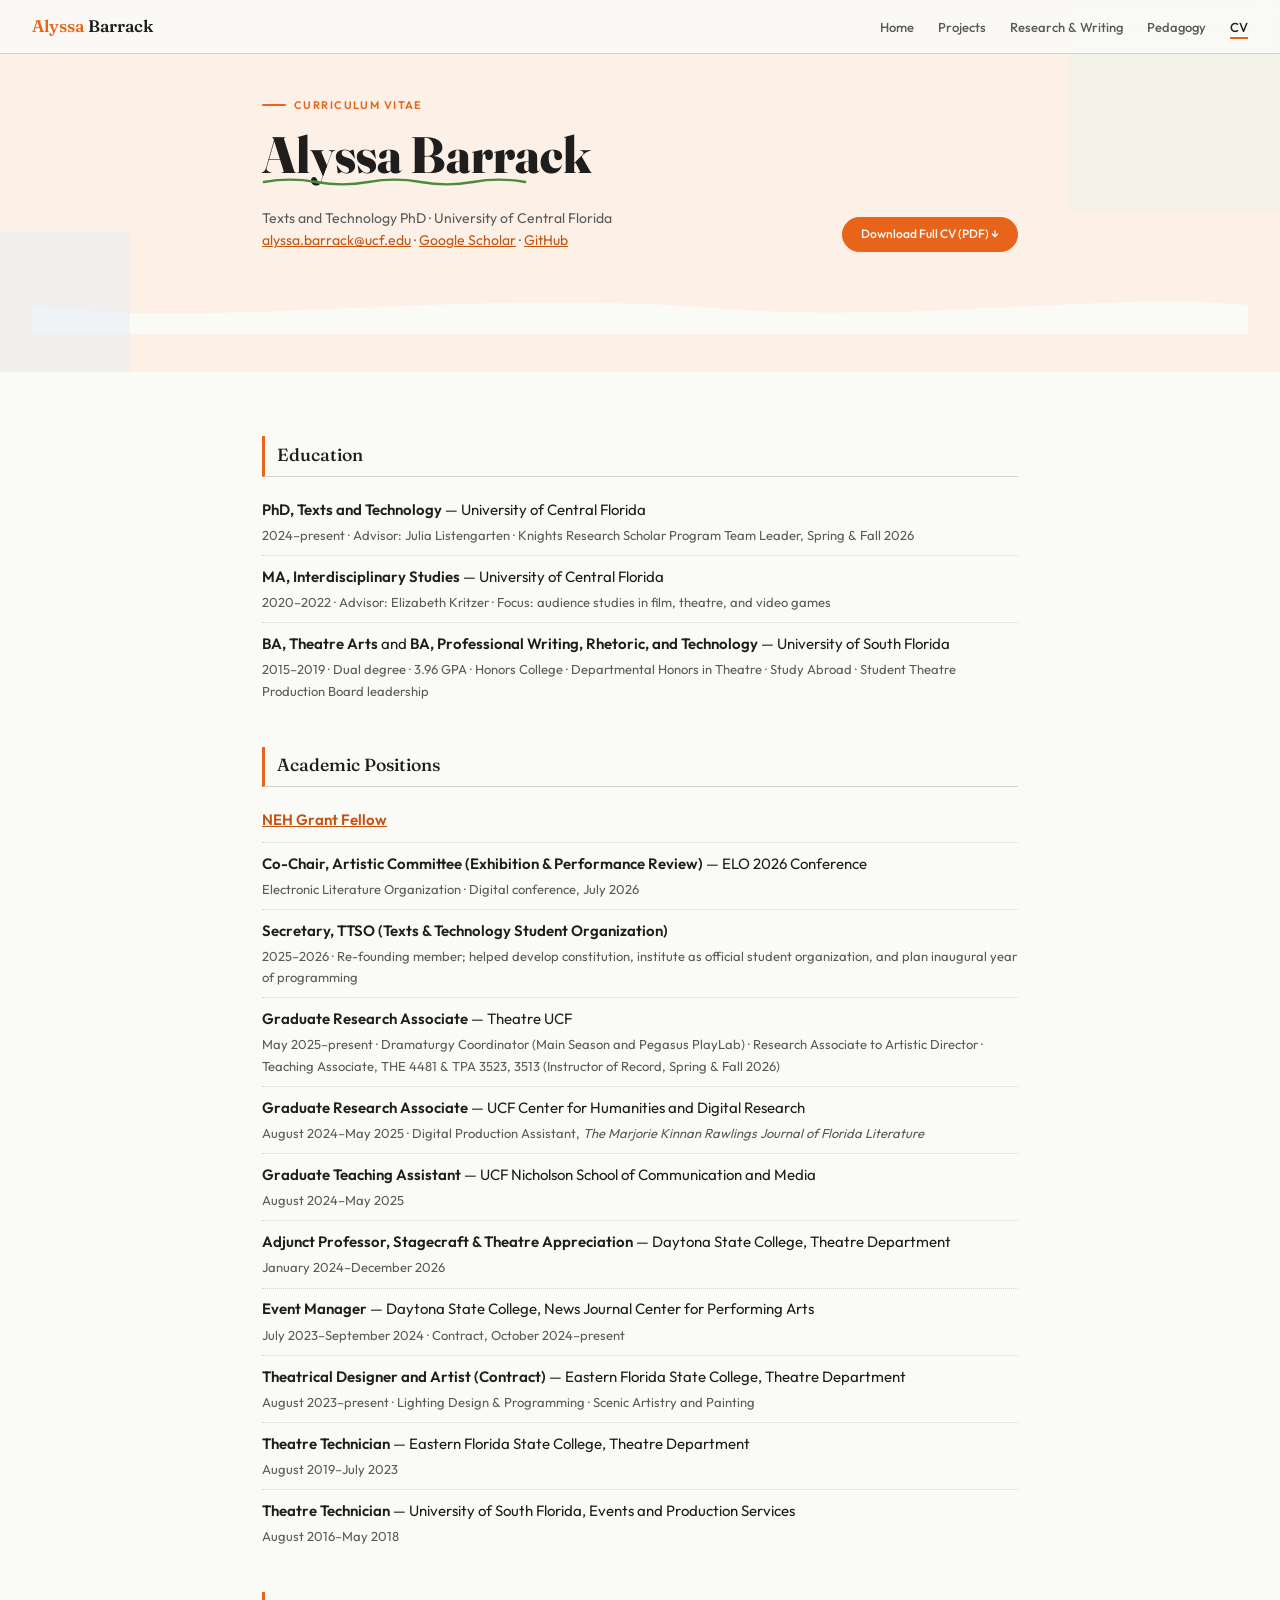
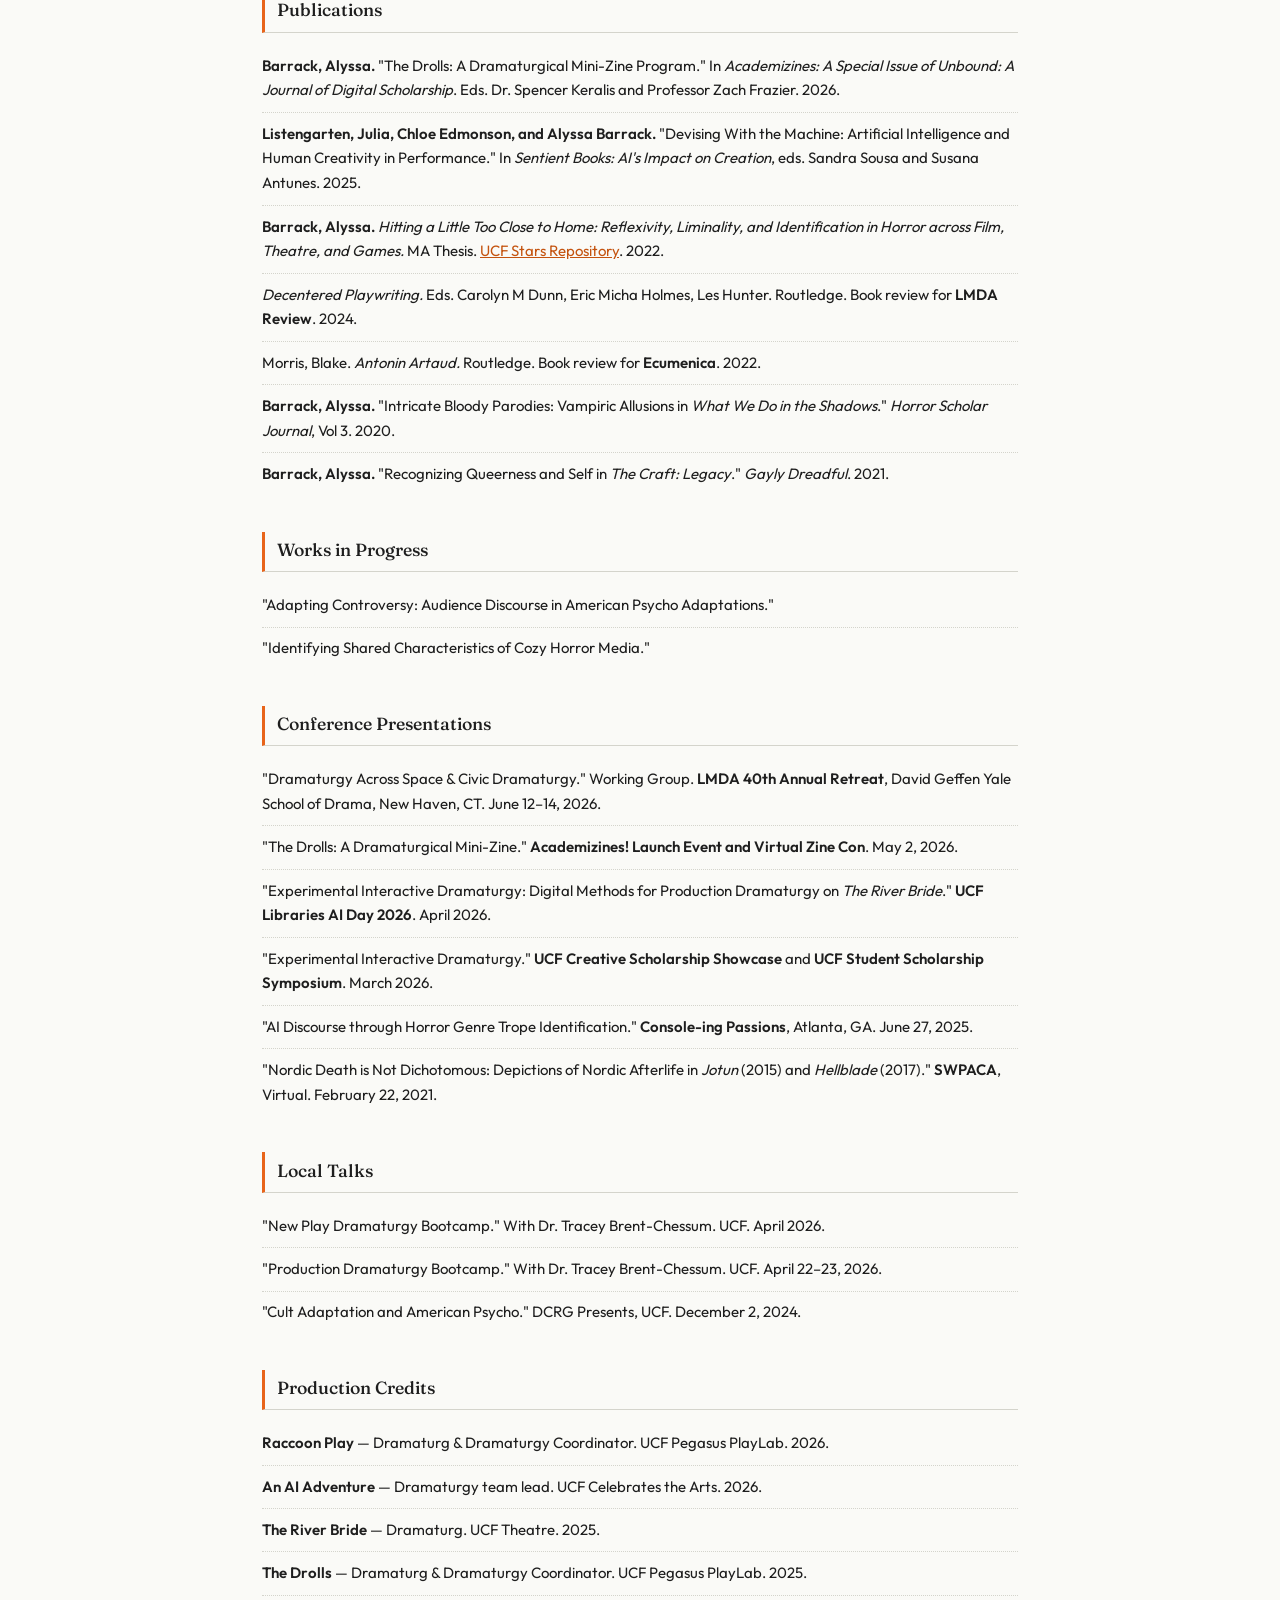
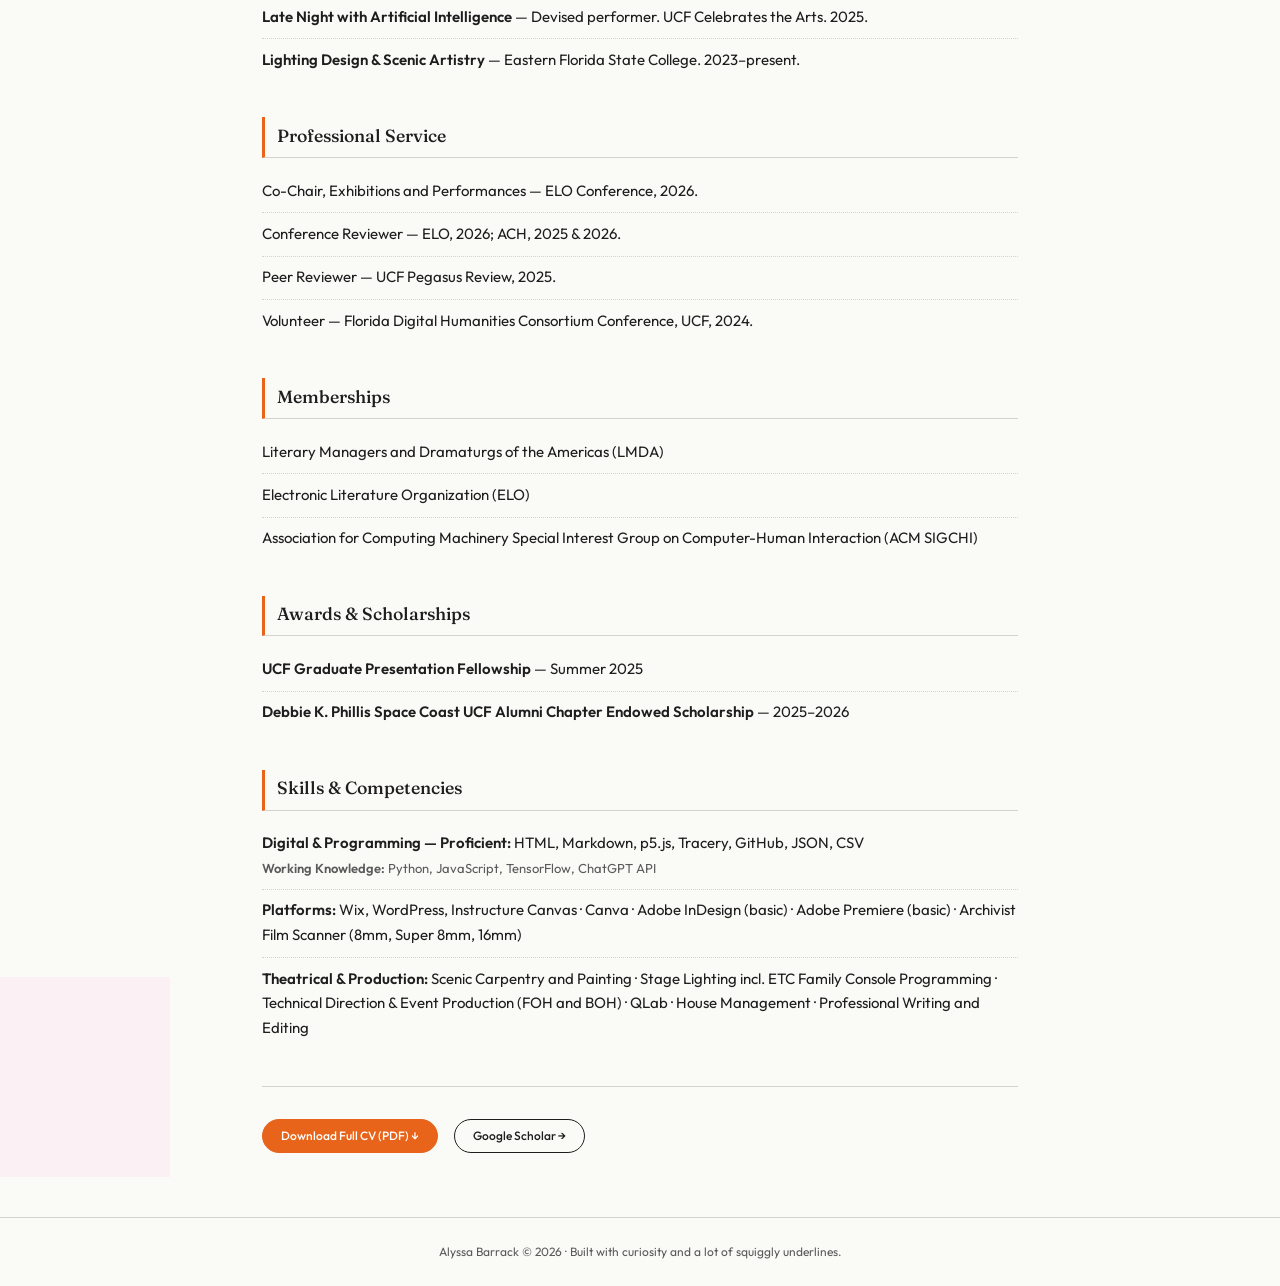
==== cv.html @ 215f36d0 "Add files via upload" ====
<!DOCTYPE html>
<html lang="en">
<head>
  <meta charset="UTF-8">
  <meta name="viewport" content="width=device-width, initial-scale=1.0">
  <title>CV — Alyssa Barrack</title>
  <meta name="description" content="Curriculum Vitae for Alyssa Barrack — dramaturg, scholar, digital practitioner.">
  <link rel="preconnect" href="https://fonts.googleapis.com">
  <link rel="preconnect" href="https://fonts.gstatic.com" crossorigin>
  <link href="https://fonts.googleapis.com/css2?family=Fraunces:ital,opsz,wght@0,9..144,300..900;1,9..144,300..900&family=Outfit:wght@300;400;500;600&display=swap" rel="stylesheet">
  <link rel="stylesheet" href="style.css">
</head>
<body>

<!-- NAV -->
<nav class="site-nav" aria-label="Site navigation">
  <a href="index.html" class="nav-name"><span>Alyssa</span> Barrack</a>
  <button class="nav-hamburger" aria-label="Toggle menu">
    <span></span><span></span><span></span>
  </button>
  <ul class="nav-links">
    <li><a href="index.html">Home</a></li>
    <li><a href="projects.html">Projects</a></li>
    <li><a href="research.html">Research &amp; Writing</a></li>
    <li><a href="pedagogy.html">Pedagogy</a></li>
    <li><a href="cv.html" class="active">CV</a></li>
  </ul>
</nav>

<!-- PAGE HEADER -->
<header class="section-block orange-bg" style="padding-top:6rem;padding-bottom:2.5rem;overflow:hidden;position:relative;">
  <div class="blob" style="width:260px;height:260px;background:var(--green-p);opacity:0.6;top:-50px;right:-50px;" aria-hidden="true"></div>
  <div class="blob blob2" style="width:160px;height:160px;background:var(--blue-p);opacity:0.5;bottom:-20px;left:-30px;" aria-hidden="true"></div>
  <div class="container" style="display:flex;align-items:flex-start;justify-content:space-between;flex-wrap:wrap;gap:1.5rem;">
    <div>
      <p class="eyebrow orange">Curriculum Vitae</p>
      <div style="position:relative;display:inline-block;margin-bottom:0.5rem;">
        <h1 class="section-heading" style="font-size:clamp(2.2rem,5vw,3.2rem);">Alyssa Barrack</h1>
        <svg style="position:absolute;bottom:-5px;left:0;width:280px;height:12px;overflow:visible" viewBox="0 0 300 12" aria-hidden="true">
          <path d="M2 6 Q30 1 58 6 Q86 11 114 6 Q142 1 170 6 Q198 11 226 6 Q254 1 282 6" stroke="#4A8C3F" stroke-width="2.5" stroke-linecap="round" fill="none"/>
        </svg>
      </div>
      <p style="font-size:14px;color:var(--muted);margin-top:1rem;line-height:1.6;">
        Texts and Technology PhD · University of Central Florida<br>
        <a href="mailto:alyssa.barrack@ucf.edu" style="color:var(--link);">alyssa.barrack@ucf.edu</a> ·
        <a href="https://scholar.google.com/citations?view_op=list_works&hl=en&user=i48Z6NoAAAAJ" target="_blank" rel="noopener" style="color:var(--link);">Google Scholar</a> ·
        <a href="https://github.com/alyssalb" target="_blank" rel="noopener" style="color:var(--link);">GitHub</a>
      </p>
    </div>
    <a href="cv_Barrack_2025__2_.pdf" class="pill solid" download style="align-self:flex-end;white-space:nowrap;">
      Download Full CV (PDF) &darr;
    </a>
  </div>
  <svg class="wave" viewBox="0 0 1440 60" fill="none" aria-hidden="true" style="margin-top:2rem;">
    <path d="M0 25 C200 55 500 5 800 28 C1050 48 1280 8 1440 25 L1440 60 L0 60 Z" fill="#FAFAF7"/>
  </svg>
</header>

<!-- CV BODY -->
<section class="section-block white-bg" aria-label="Full CV">
  <div class="blob" style="width:200px;height:200px;background:var(--pink-p);opacity:0.5;bottom:40px;left:-30px;" aria-hidden="true"></div>
  <div class="container">

    <div class="cv-section">
      <h2 class="cv-section-title">Education</h2>
      <div class="cv-item">
        <strong>PhD, Texts and Technology</strong> — University of Central Florida
        <div class="cv-meta">2024–present · Advisor: Julia Listengarten · Knights Research Scholar Program Team Leader, Spring &amp; Fall 2026</div>
      </div>
      <div class="cv-item">
        <strong>MA, Interdisciplinary Studies</strong> — University of Central Florida
        <div class="cv-meta">2020–2022 · Advisor: Elizabeth Kritzer · Focus: audience studies in film, theatre, and video games</div>
      </div>
      <div class="cv-item">
        <strong>BA, Theatre Arts</strong> and <strong>BA, Professional Writing, Rhetoric, and Technology</strong> — University of South Florida
        <div class="cv-meta">2015–2019 · Dual degree · 3.96 GPA · Honors College · Departmental Honors in Theatre · Study Abroad · Student Theatre Production Board leadership</div>
      </div>
    </div>

    <div class="cv-section">
      <h2 class="cv-section-title">Academic Positions</h2>
      <div class="cv-item">
        <strong><a href="https://www.ucf.edu/news/ucf-selected-for-national-endowment-for-the-humanities-project-on-ai-in-education/" target="_blank" rel="noopener">NEH Grant Fellow</a></strong>
      </div>
      <div class="cv-item">
        <strong>Co-Chair, Artistic Committee (Exhibition &amp; Performance Review)</strong> — ELO 2026 Conference
        <div class="cv-meta">Electronic Literature Organization · Digital conference, July 2026</div>
      </div>
      <div class="cv-item">
        <strong>Secretary, TTSO (Texts &amp; Technology Student Organization)</strong>
        <div class="cv-meta">2025–2026 · Re-founding member; helped develop constitution, institute as official student organization, and plan inaugural year of programming</div>
      </div>
      <div class="cv-item">
        <strong>Graduate Research Associate</strong> — Theatre UCF
        <div class="cv-meta">May 2025–present · Dramaturgy Coordinator (Main Season and Pegasus PlayLab) · Research Associate to Artistic Director · Teaching Associate, THE 4481 &amp; TPA 3523, 3513 (Instructor of Record, Spring &amp; Fall 2026)</div>
      </div>
      <div class="cv-item">
        <strong>Graduate Research Associate</strong> — UCF Center for Humanities and Digital Research
        <div class="cv-meta">August 2024–May 2025 · Digital Production Assistant, <em>The Marjorie Kinnan Rawlings Journal of Florida Literature</em></div>
      </div>
      <div class="cv-item">
        <strong>Graduate Teaching Assistant</strong> — UCF Nicholson School of Communication and Media
        <div class="cv-meta">August 2024–May 2025</div>
      </div>
      <div class="cv-item">
        <strong>Adjunct Professor, Stagecraft &amp; Theatre Appreciation</strong> — Daytona State College, Theatre Department
        <div class="cv-meta">January 2024–December 2026</div>
      </div>
      <div class="cv-item">
        <strong>Event Manager</strong> — Daytona State College, News Journal Center for Performing Arts
        <div class="cv-meta">July 2023–September 2024 · Contract, October 2024–present</div>
      </div>
      <div class="cv-item">
        <strong>Theatrical Designer and Artist (Contract)</strong> — Eastern Florida State College, Theatre Department
        <div class="cv-meta">August 2023–present · Lighting Design &amp; Programming · Scenic Artistry and Painting</div>
      </div>
      <div class="cv-item">
        <strong>Theatre Technician</strong> — Eastern Florida State College, Theatre Department
        <div class="cv-meta">August 2019–July 2023</div>
      </div>
      <div class="cv-item">
        <strong>Theatre Technician</strong> — University of South Florida, Events and Production Services
        <div class="cv-meta">August 2016–May 2018</div>
      </div>
    </div>

    <div class="cv-section">
      <h2 class="cv-section-title">Publications</h2>
      <div class="cv-item">
        <strong>Barrack, Alyssa.</strong> "The Drolls: A Dramaturgical Mini-Zine Program." In <em>Academizines: A Special Issue of Unbound: A Journal of Digital Scholarship</em>. Eds. Dr. Spencer Keralis and Professor Zach Frazier. 2026.
      </div>
      <div class="cv-item">
        <strong>Listengarten, Julia, Chloe Edmonson, and Alyssa Barrack.</strong> "Devising With the Machine: Artificial Intelligence and Human Creativity in Performance." In <em>Sentient Books: AI's Impact on Creation</em>, eds. Sandra Sousa and Susana Antunes. 2025.
      </div>
      <div class="cv-item">
        <strong>Barrack, Alyssa.</strong> <em>Hitting a Little Too Close to Home: Reflexivity, Liminality, and Identification in Horror across Film, Theatre, and Games.</em> MA Thesis. <a href="https://stars.library.ucf.edu/etd/7249/" target="_blank" rel="noopener">UCF Stars Repository</a>. 2022.
      </div>
      <div class="cv-item">
        <em>Decentered Playwriting.</em> Eds. Carolyn M Dunn, Eric Micha Holmes, Les Hunter. Routledge. Book review for <strong>LMDA Review</strong>. 2024.
      </div>
      <div class="cv-item">
        Morris, Blake. <em>Antonin Artaud.</em> Routledge. Book review for <strong>Ecumenica</strong>. 2022.
      </div>
      <div class="cv-item">
        <strong>Barrack, Alyssa.</strong> "Intricate Bloody Parodies: Vampiric Allusions in <em>What We Do in the Shadows</em>." <em>Horror Scholar Journal</em>, Vol 3. 2020.
      </div>
      <div class="cv-item">
        <strong>Barrack, Alyssa.</strong> "Recognizing Queerness and Self in <em>The Craft: Legacy</em>." <em>Gayly Dreadful</em>. 2021.
      </div>
    </div>

    <div class="cv-section">
      <h2 class="cv-section-title">Works in Progress</h2>
      <div class="cv-item">"Adapting Controversy: Audience Discourse in American Psycho Adaptations."</div>
      <div class="cv-item">"Identifying Shared Characteristics of Cozy Horror Media."</div>
    </div>

    <div class="cv-section">
      <h2 class="cv-section-title">Conference Presentations</h2>
      <div class="cv-item">"Dramaturgy Across Space &amp; Civic Dramaturgy." Working Group. <strong>LMDA 40th Annual Retreat</strong>, David Geffen Yale School of Drama, New Haven, CT. June 12–14, 2026.</div>
      <div class="cv-item">"The Drolls: A Dramaturgical Mini-Zine." <strong>Academizines! Launch Event and Virtual Zine Con</strong>. May 2, 2026.</div>
      <div class="cv-item">"Experimental Interactive Dramaturgy: Digital Methods for Production Dramaturgy on <em>The River Bride</em>." <strong>UCF Libraries AI Day 2026</strong>. April 2026.</div>
      <div class="cv-item">"Experimental Interactive Dramaturgy." <strong>UCF Creative Scholarship Showcase</strong> and <strong>UCF Student Scholarship Symposium</strong>. March 2026.</div>
      <div class="cv-item">"AI Discourse through Horror Genre Trope Identification." <strong>Console-ing Passions</strong>, Atlanta, GA. June 27, 2025.</div>
      <div class="cv-item">"Nordic Death is Not Dichotomous: Depictions of Nordic Afterlife in <em>Jotun</em> (2015) and <em>Hellblade</em> (2017)." <strong>SWPACA</strong>, Virtual. February 22, 2021.</div>
    </div>

    <div class="cv-section">
      <h2 class="cv-section-title">Local Talks</h2>
      <div class="cv-item">"New Play Dramaturgy Bootcamp." With Dr. Tracey Brent-Chessum. UCF. April 2026.</div>
      <div class="cv-item">"Production Dramaturgy Bootcamp." With Dr. Tracey Brent-Chessum. UCF. April 22–23, 2026.</div>
      <div class="cv-item">"Cult Adaptation and American Psycho." DCRG Presents, UCF. December 2, 2024.</div>
    </div>

    <div class="cv-section">
      <h2 class="cv-section-title">Production Credits</h2>
      <div class="cv-item"><strong>Raccoon Play</strong> — Dramaturg &amp; Dramaturgy Coordinator. UCF Pegasus PlayLab. 2026.</div>
      <div class="cv-item"><strong>An AI Adventure</strong> — Dramaturgy team lead. UCF Celebrates the Arts. 2026.</div>
      <div class="cv-item"><strong>The River Bride</strong> — Dramaturg. UCF Theatre. 2025.</div>
      <div class="cv-item"><strong>The Drolls</strong> — Dramaturg &amp; Dramaturgy Coordinator. UCF Pegasus PlayLab. 2025.</div>
      <div class="cv-item"><strong>Late Night with Artificial Intelligence</strong> — Devised performer. UCF Celebrates the Arts. 2025.</div>
      <div class="cv-item"><strong>Lighting Design &amp; Scenic Artistry</strong> — Eastern Florida State College. 2023–present.</div>
    </div>

    <div class="cv-section">
      <h2 class="cv-section-title">Professional Service</h2>
      <div class="cv-item">Co-Chair, Exhibitions and Performances — ELO Conference, 2026.</div>
      <div class="cv-item">Conference Reviewer — ELO, 2026; ACH, 2025 &amp; 2026.</div>
      <div class="cv-item">Peer Reviewer — UCF Pegasus Review, 2025.</div>
      <div class="cv-item">Volunteer — Florida Digital Humanities Consortium Conference, UCF, 2024.</div>
    </div>

    <div class="cv-section">
      <h2 class="cv-section-title">Memberships</h2>
      <div class="cv-item">Literary Managers and Dramaturgs of the Americas (LMDA)</div>
      <div class="cv-item">Electronic Literature Organization (ELO)</div>
      <div class="cv-item">Association for Computing Machinery Special Interest Group on Computer-Human Interaction (ACM SIGCHI)</div>
    </div>

    <div class="cv-section">
      <h2 class="cv-section-title">Awards &amp; Scholarships</h2>
      <div class="cv-item"><strong>UCF Graduate Presentation Fellowship</strong> — Summer 2025</div>
      <div class="cv-item"><strong>Debbie K. Phillis Space Coast UCF Alumni Chapter Endowed Scholarship</strong> — 2025–2026</div>
    </div>

    <div class="cv-section">
      <h2 class="cv-section-title">Skills &amp; Competencies</h2>
      <div class="cv-item">
        <strong>Digital &amp; Programming — Proficient:</strong> HTML, Markdown, p5.js, Tracery, GitHub, JSON, CSV
        <div class="cv-meta"><strong>Working Knowledge:</strong> Python, JavaScript, TensorFlow, ChatGPT API</div>
      </div>
      <div class="cv-item">
        <strong>Platforms:</strong> Wix, WordPress, Instructure Canvas · Canva · Adobe InDesign (basic) · Adobe Premiere (basic) · Archivist Film Scanner (8mm, Super 8mm, 16mm)
      </div>
      <div class="cv-item">
        <strong>Theatrical &amp; Production:</strong> Scenic Carpentry and Painting · Stage Lighting incl. ETC Family Console Programming · Technical Direction &amp; Event Production (FOH and BOH) · QLab · House Management · Professional Writing and Editing
      </div>
    </div>

    <div style="margin-top:2rem;padding-top:2rem;border-top:1.5px solid var(--border);display:flex;gap:1rem;flex-wrap:wrap;">
      <a href="cv_Barrack_2025__2_.pdf" class="pill solid" download>Download Full CV (PDF) &darr;</a>
      <a href="https://scholar.google.com/citations?view_op=list_works&hl=en&user=i48Z6NoAAAAJ" class="pill g" target="_blank" rel="noopener">Google Scholar &rarr;</a>
    </div>

  </div>
</section>

<footer>
  <p>Alyssa Barrack &copy; 2026 &middot; Built with curiosity and a lot of squiggly underlines.</p>
</footer>

<button id="top-btn" aria-label="Back to top">
  <svg width="18" height="18" viewBox="0 0 18 18" fill="none" aria-hidden="true">
    <path d="M9 14V4M4 9l5-5 5 5" stroke="#fff" stroke-width="2.2" stroke-linecap="round" stroke-linejoin="round"/>
  </svg>
</button>

<script src="shared.js"></script>
</body>
</html>
---- style.css ----
/* ── ALYSSA BARRACK — SHARED STYLESHEET ── */
*, *::before, *::after { box-sizing: border-box; margin: 0; padding: 0; }

:root {
  --orange:     #E8641A;
  --green:      #4A8C3F;
  --orange-p:   #FDF0E6;
  --green-p:    #EBF4EA;
  --pink-p:     #FDE8F0;
  --blue-p:     #E6EEF8;
  --bg:         #FAFAF7;
  --surface:    #FFFFFF;
  --text:       #1E1E1E;
  --muted:      #5A5A5A;
  --border:     #D4D4CC;
  --link:       #C4530F;
  --link-hover: #4A8C3F;
}

html { scroll-behavior: smooth; }
body {
  background: var(--bg);
  font-family: 'Outfit', sans-serif;
  color: var(--text); font-size: 17px;
  line-height: 1.7; overflow-x: hidden;
}

/* ── NAV ── */
nav.site-nav {
  position: fixed; top: 0; left: 0; right: 0; z-index: 100;
  background: rgba(250,250,247,0.93); backdrop-filter: blur(8px);
  border-bottom: 1.5px solid var(--border);
  padding: 0.75rem 2rem;
  display: flex; align-items: center; justify-content: space-between;
}
.nav-name {
  font-family: 'Fraunces', serif;
  font-variation-settings: 'opsz' 9;
  font-weight: 600; font-size: 1.05rem;
  color: var(--text); text-decoration: none;
}
.nav-name span { color: var(--orange); }
.nav-links { display: flex; gap: 1.5rem; list-style: none; }
.nav-links a {
  font-size: 13px; font-weight: 500; color: var(--muted);
  text-decoration: none; transition: color 0.18s;
  padding-bottom: 2px;
}
.nav-links a:hover { color: var(--orange); }
.nav-links a.active {
  color: var(--text);
  border-bottom: 2px solid var(--orange);
}
.nav-hamburger { display: none; background: none; border: none; cursor: pointer; padding: 4px; }

/* ── LAYOUT ── */
.container { max-width: 820px; margin: 0 auto; padding: 0 2rem; position: relative; z-index: 1; }
.page-body { padding-top: 5.5rem; padding-bottom: 4rem; }

/* ── TYPE ── */
.eyebrow {
  font-size: 11px; font-weight: 600; letter-spacing: 0.13em;
  text-transform: uppercase; color: var(--green);
  margin-bottom: 0.75rem;
  display: flex; align-items: center; gap: 8px;
}
.eyebrow::before {
  content: ''; display: inline-block; width: 24px; height: 2px;
  background: var(--green); border-radius: 2px; flex-shrink: 0;
}
.eyebrow.orange { color: var(--orange); }
.eyebrow.orange::before { background: var(--orange); }

.section-heading {
  font-family: 'Fraunces', serif;
  font-variation-settings: 'opsz' 144;
  font-weight: 800; font-size: clamp(1.9rem, 4vw, 2.6rem);
  line-height: 1.1; position: relative; display: inline-block;
}
.squiggle { position: absolute; bottom: -6px; left: 0; overflow: visible; }

.pull {
  font-family: 'Fraunces', serif;
  font-variation-settings: 'opsz' 9;
  font-style: italic; font-weight: 400; font-size: 1.15rem;
  color: var(--orange); padding-left: 1.25rem;
  border-left: 3px solid var(--orange);
  margin-bottom: 1.25rem; display: block; line-height: 1.55;
}
.pull.green { color: var(--green); border-color: var(--green); }

/* ── TAGS ── */
.tag {
  display: inline-block; font-size: 11px; font-weight: 600;
  letter-spacing: 0.05em; text-transform: uppercase;
  padding: 3px 10px; border-radius: 999px;
  background: var(--orange-p); color: var(--orange);
  border: 1px solid rgba(232,100,26,0.25);
}
.tag.green { background: var(--green-p); color: var(--green); border-color: rgba(74,140,63,0.25); }
.tag.pink  { background: var(--pink-p);  color: #b0406a; border-color: rgba(176,64,106,0.2); }
.tag.blue  { background: var(--blue-p);  color: #2d5fa6; border-color: rgba(45,95,166,0.2); }
.tags { display: flex; gap: 0.35rem; flex-wrap: wrap; margin-bottom: 0.6rem; }

/* ── BLOBS ── */
.blob {
  position: absolute; pointer-events: none; z-index: 0;
  animation: blobmorph 9s ease-in-out infinite alternate;
}
.blob2 { animation-duration: 11s; animation-direction: alternate-reverse; }
@keyframes blobmorph {
  0%   { border-radius: 60% 40% 55% 45% / 50% 60% 40% 50%; }
  100% { border-radius: 40% 60% 45% 55% / 60% 40% 55% 45%; }
}

/* ── WAVE ── */
.wave { display: block; width: 100%; margin-bottom: -2px; }

/* ── CARDS ── */
.card-grid { display: grid; gap: 1rem; }
.card-grid.cols-2 { grid-template-columns: 1fr 1fr; }
.card-grid.cols-3 { grid-template-columns: repeat(3, 1fr); }

.card {
  background: var(--surface); border: 1.5px solid var(--border);
  border-radius: 18px 6px 18px 6px; padding: 1.35rem;
  transition: transform 0.22s ease, box-shadow 0.22s ease;
  opacity: 0; transform: translateY(16px);
}
.card:nth-child(even) { border-radius: 6px 18px 6px 18px; }
.card.visible { opacity: 1; transform: translateY(0); transition: opacity 0.4s ease, transform 0.4s ease; }
.card:hover { transform: translateY(-5px); box-shadow: 0 10px 28px rgba(0,0,0,0.08); }
.card-accent { height: 3px; border-radius: 2px; margin: -1.35rem -1.35rem 1rem; border-radius: 16px 4px 0 0; background: var(--orange); }
.card-accent.green { background: var(--green); }
.card-accent.pink  { background: #b0406a; }
.card-accent.blue  { background: #2d5fa6; }
.card h3 {
  font-family: 'Fraunces', serif;
  font-variation-settings: 'opsz' 9;
  font-weight: 500; font-size: 1.05rem;
  margin-bottom: 0.4rem; line-height: 1.3;
}
.card p { font-size: 13.5px; color: var(--muted); line-height: 1.6; }
.card a.card-link {
  display: inline-block; margin-top: 0.65rem;
  font-size: 12.5px; font-weight: 600; color: var(--link); text-decoration: none;
}
.card a.card-link:hover { color: var(--green); }

/* ── SHOWCASE CARD (with image) ── */
.showcase-card {
  background: var(--surface); border: 1.5px solid var(--border);
  border-radius: 18px 6px 18px 6px;
  overflow: hidden; text-decoration: none; color: inherit;
  display: flex; flex-direction: column;
  transition: transform 0.22s ease, box-shadow 0.22s ease;
  opacity: 0; transform: translateY(16px);
}
.showcase-card:nth-child(even) { border-radius: 6px 18px 6px 18px; }
.showcase-card.visible { opacity: 1; transform: translateY(0); transition: opacity 0.4s ease, transform 0.4s ease; }
.showcase-card:hover { transform: translateY(-5px); box-shadow: 0 10px 28px rgba(0,0,0,0.09); }
.showcase-img {
  width: 100%; height: 160px; object-fit: cover;
  display: block; background: var(--green-p);
}
.showcase-img.orange-bg { background: var(--orange-p); }
.showcase-img.pink-bg   { background: var(--pink-p); }
.showcase-body { padding: 1.1rem 1.25rem 1.25rem; flex: 1; display: flex; flex-direction: column; }
.showcase-eyebrow { font-size: 10px; font-weight: 600; letter-spacing: 0.1em; text-transform: uppercase; color: var(--orange); margin-bottom: 0.35rem; }
.showcase-card:nth-child(2) .showcase-eyebrow { color: var(--green); }
.showcase-card:nth-child(3) .showcase-eyebrow { color: #b0406a; }
.showcase-body h3 { font-family: 'Fraunces', serif; font-variation-settings: 'opsz' 9; font-weight: 500; font-size: 1rem; margin-bottom: 0.4rem; line-height: 1.3; }
.showcase-body p { font-size: 13px; color: var(--muted); line-height: 1.55; flex: 1; }
.showcase-body .card-link { display: inline-block; margin-top: 0.75rem; font-size: 12px; font-weight: 600; color: var(--link); }
.showcase-card:hover .card-link { color: var(--green); }

/* ── PILL BUTTON ── */
.pill {
  font-family: 'Outfit', sans-serif; font-size: 12px; font-weight: 500;
  padding: 6px 18px; border-radius: 999px;
  border: 1.5px solid var(--text); color: var(--text);
  background: transparent; cursor: pointer;
  transition: all 0.18s ease; text-decoration: none; display: inline-block;
}
.pill:hover, .pill.active { background: var(--orange); border-color: var(--orange); color: #fff; }
.pill.g:hover { background: var(--green); border-color: var(--green); color: #fff; }
.pill.solid { background: var(--orange); border-color: var(--orange); color: #fff; }
.pill.solid.g { background: var(--green); border-color: var(--green); }

/* ── PUB LIST ── */
.pub-group { margin-bottom: 2.25rem; }
.pub-group-title {
  font-family: 'Fraunces', serif; font-variation-settings: 'opsz' 9;
  font-weight: 500; font-size: 1.05rem;
  padding-bottom: 0.4rem; margin-bottom: 0.75rem;
  border-bottom: 1.5px solid var(--border);
  display: flex; align-items: center; gap: 0.5rem;
}
.pub-item {
  padding: 0.75rem 0; border-bottom: 1px solid var(--border);
  font-size: 15px; line-height: 1.65;
}
.pub-item:last-child { border-bottom: none; }
.pub-item a { color: var(--link); }
.pub-item a:hover { color: var(--link-hover); }
.pub-meta { font-size: 13px; color: var(--muted); margin-top: 0.2rem; }

/* ── CV ENTRIES ── */
.cv-section { margin-bottom: 2.25rem; }
.cv-section-title {
  font-family: 'Fraunces', serif; font-variation-settings: 'opsz' 9;
  font-weight: 500; font-size: 1.1rem;
  padding: 0.2rem 0 0.4rem 0.75rem;
  margin-bottom: 0.75rem;
  border-bottom: 1.5px solid var(--border);
  border-left: 3px solid var(--orange);
}
.cv-item {
  padding: 0.55rem 0; font-size: 15px; line-height: 1.65;
  border-bottom: 1px dotted var(--border);
}
.cv-item:last-child { border-bottom: none; }
.cv-item strong { font-weight: 600; }
.cv-meta { font-size: 13px; color: var(--muted); margin-top: 0.15rem; }
.cv-item a { color: var(--link); }
.cv-item a:hover { color: var(--link-hover); }

/* ── SCROLL-TO-TOP ── */
#top-btn {
  position: fixed; bottom: 1.75rem; right: 1.75rem; z-index: 200;
  width: 44px; height: 44px; border-radius: 50%;
  background: var(--orange); border: none; cursor: pointer;
  display: flex; align-items: center; justify-content: center;
  box-shadow: 0 4px 16px rgba(232,100,26,0.35);
  opacity: 0; pointer-events: none;
  transition: opacity 0.25s ease, background 0.18s ease, transform 0.18s ease;
}
#top-btn:hover { background: var(--green); transform: translateY(-3px); }
#top-btn.visible { opacity: 1; pointer-events: auto; }

/* ── SECTION SPACING ── */
.section-block { padding: 4rem 2rem; position: relative; overflow: hidden; }
.section-block.green-bg { background: var(--green-p); }
.section-block.orange-bg { background: var(--orange-p); }
.section-block.white-bg { background: var(--bg); }

/* ── COURSES ── */
.courses-grid { display: grid; grid-template-columns: 1fr 1fr; gap: 0.75rem; margin-top: 1.5rem; }
.course-card {
  background: var(--surface); border: 1.5px solid var(--border);
  border-radius: 10px 3px 10px 3px; padding: 1rem 1.25rem;
}
.course-card h4 { font-family: 'Fraunces', serif; font-variation-settings: 'opsz' 9; font-weight: 500; font-size: 0.95rem; margin-bottom: 0.2rem; }
.course-card p { font-size: 13px; color: var(--muted); }

/* ── CAROUSEL ── */
.carousel-wrap { position: relative; }
.carousel {
  display: flex; gap: 1rem; overflow-x: auto;
  scroll-snap-type: x mandatory; -webkit-overflow-scrolling: touch;
  scrollbar-width: none; padding-bottom: 0.5rem;
}
.carousel::-webkit-scrollbar { display: none; }
.carousel-slide {
  flex: 0 0 280px; scroll-snap-align: start;
  background: var(--surface); border: 1.5px solid var(--border);
  border-radius: 14px 4px 14px 4px; overflow: hidden;
}
.carousel-slide:nth-child(even) { border-radius: 4px 14px 4px 14px; }
.carousel-img {
  width: 100%; height: 200px; object-fit: cover;
  display: block; background: var(--green-p);
}
.carousel-caption { padding: 0.85rem 1rem; }
.carousel-caption strong { font-family: 'Fraunces', serif; font-variation-settings: 'opsz' 9; font-weight: 500; font-size: 0.95rem; display: block; margin-bottom: 0.2rem; }
.carousel-caption span { font-size: 12.5px; color: var(--muted); }
.carousel-nav { display: flex; gap: 0.5rem; margin-top: 1rem; justify-content: center; }
.carousel-btn {
  width: 36px; height: 36px; border-radius: 50%;
  border: 1.5px solid var(--border); background: var(--surface);
  cursor: pointer; display: flex; align-items: center; justify-content: center;
  transition: all 0.18s; color: var(--text);
}
.carousel-btn:hover { background: var(--orange); border-color: var(--orange); color: #fff; }

/* ── CONTACT INFO ── */
.contact-block { display: flex; flex-direction: column; gap: 0.6rem; }
.contact-row {
  display: flex; align-items: center; gap: 0.75rem;
  font-size: 15px;
}
.contact-row .c-label { font-size: 11px; font-weight: 600; letter-spacing: 0.1em; text-transform: uppercase; color: var(--muted); min-width: 80px; }
.contact-row a { color: var(--link); text-decoration: none; }
.contact-row a:hover { color: var(--link-hover); }

/* ── FOOTER ── */
footer {
  text-align: center; font-size: 12px; color: var(--muted);
  padding: 1.5rem 2rem; border-top: 1px solid var(--border);
}

/* ── RESPONSIVE ── */
@media (max-width: 640px) {
  .card-grid.cols-2,
  .card-grid.cols-3,
  .courses-grid { grid-template-columns: 1fr; }
  .nav-links { display: none; }
  .nav-links.open { display: flex; flex-direction: column; position: absolute; top: 100%; left: 0; right: 0; background: var(--bg); border-bottom: 1.5px solid var(--border); padding: 1rem 2rem; gap: 1rem; }
  .nav-hamburger { display: flex; flex-direction: column; gap: 4px; }
  .nav-hamburger span { display: block; width: 22px; height: 2px; background: var(--text); border-radius: 2px; }
  .section-heading { font-size: 2rem; }
}
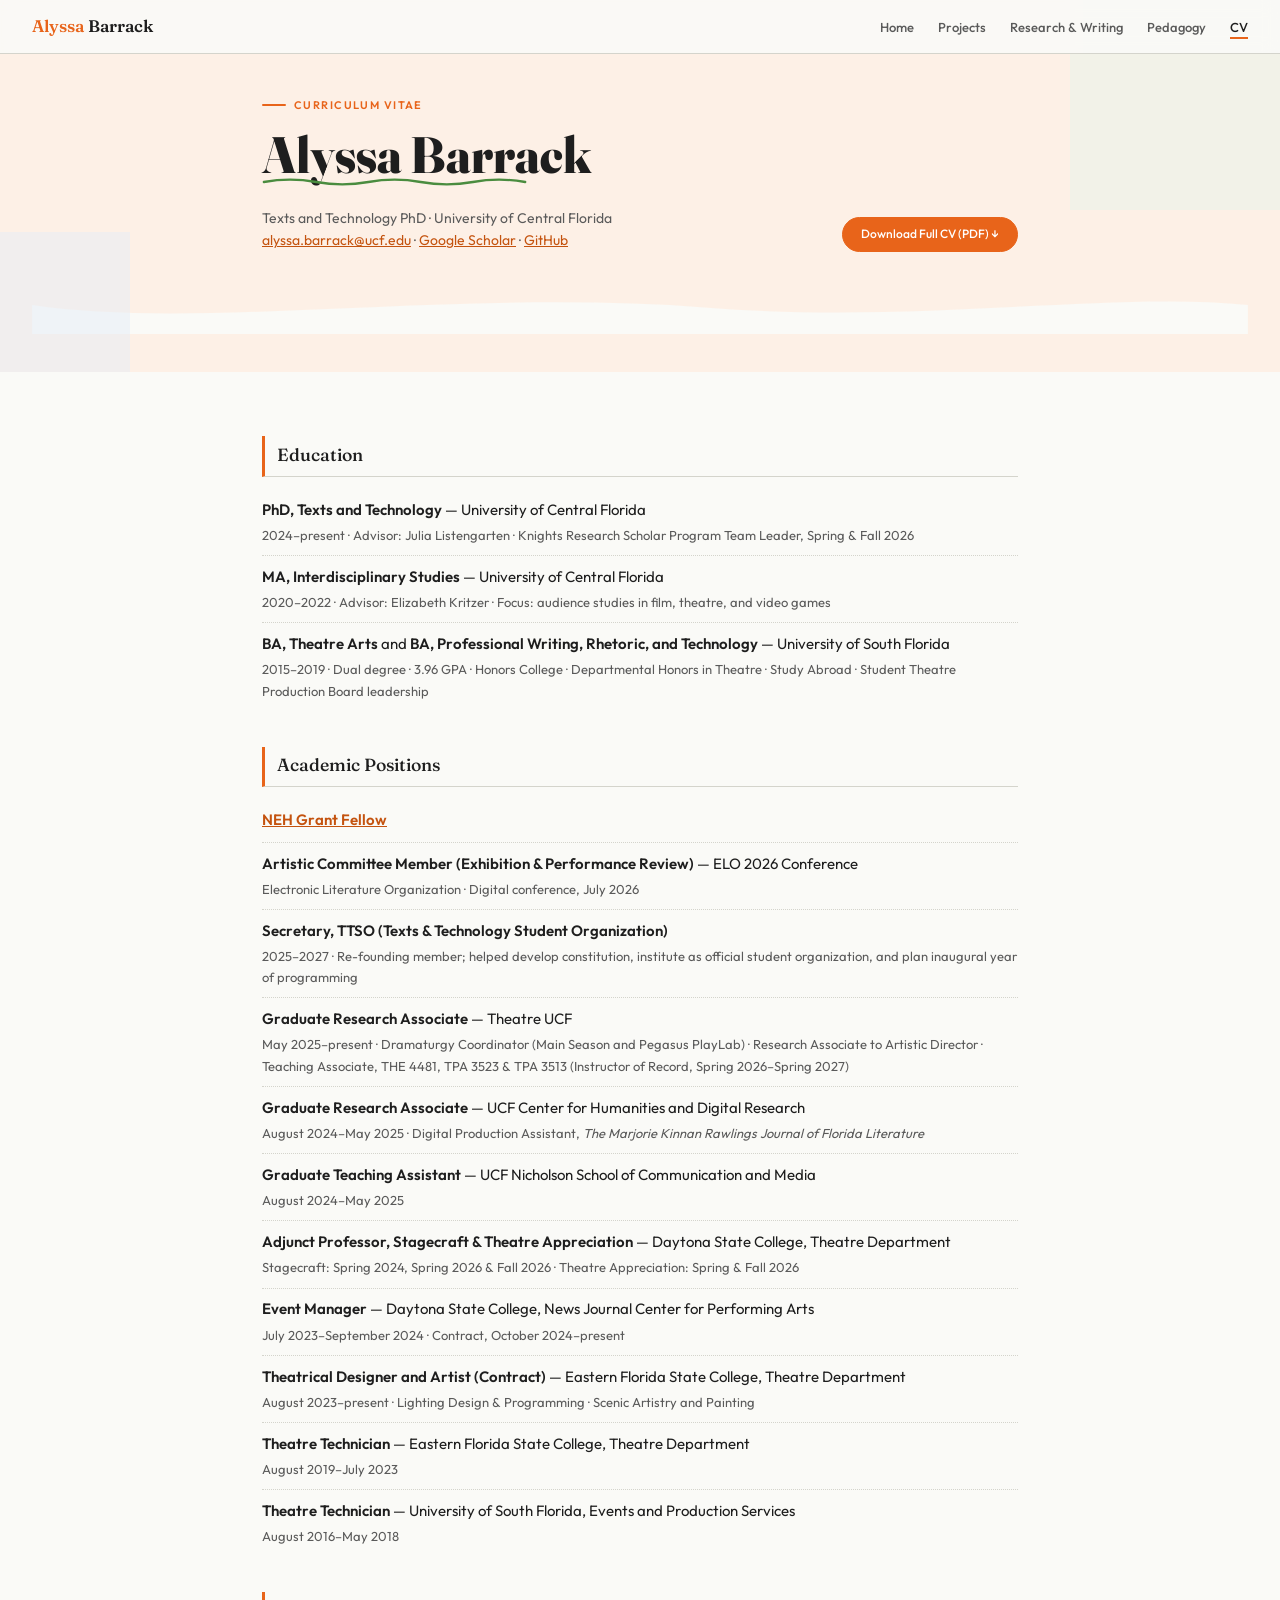
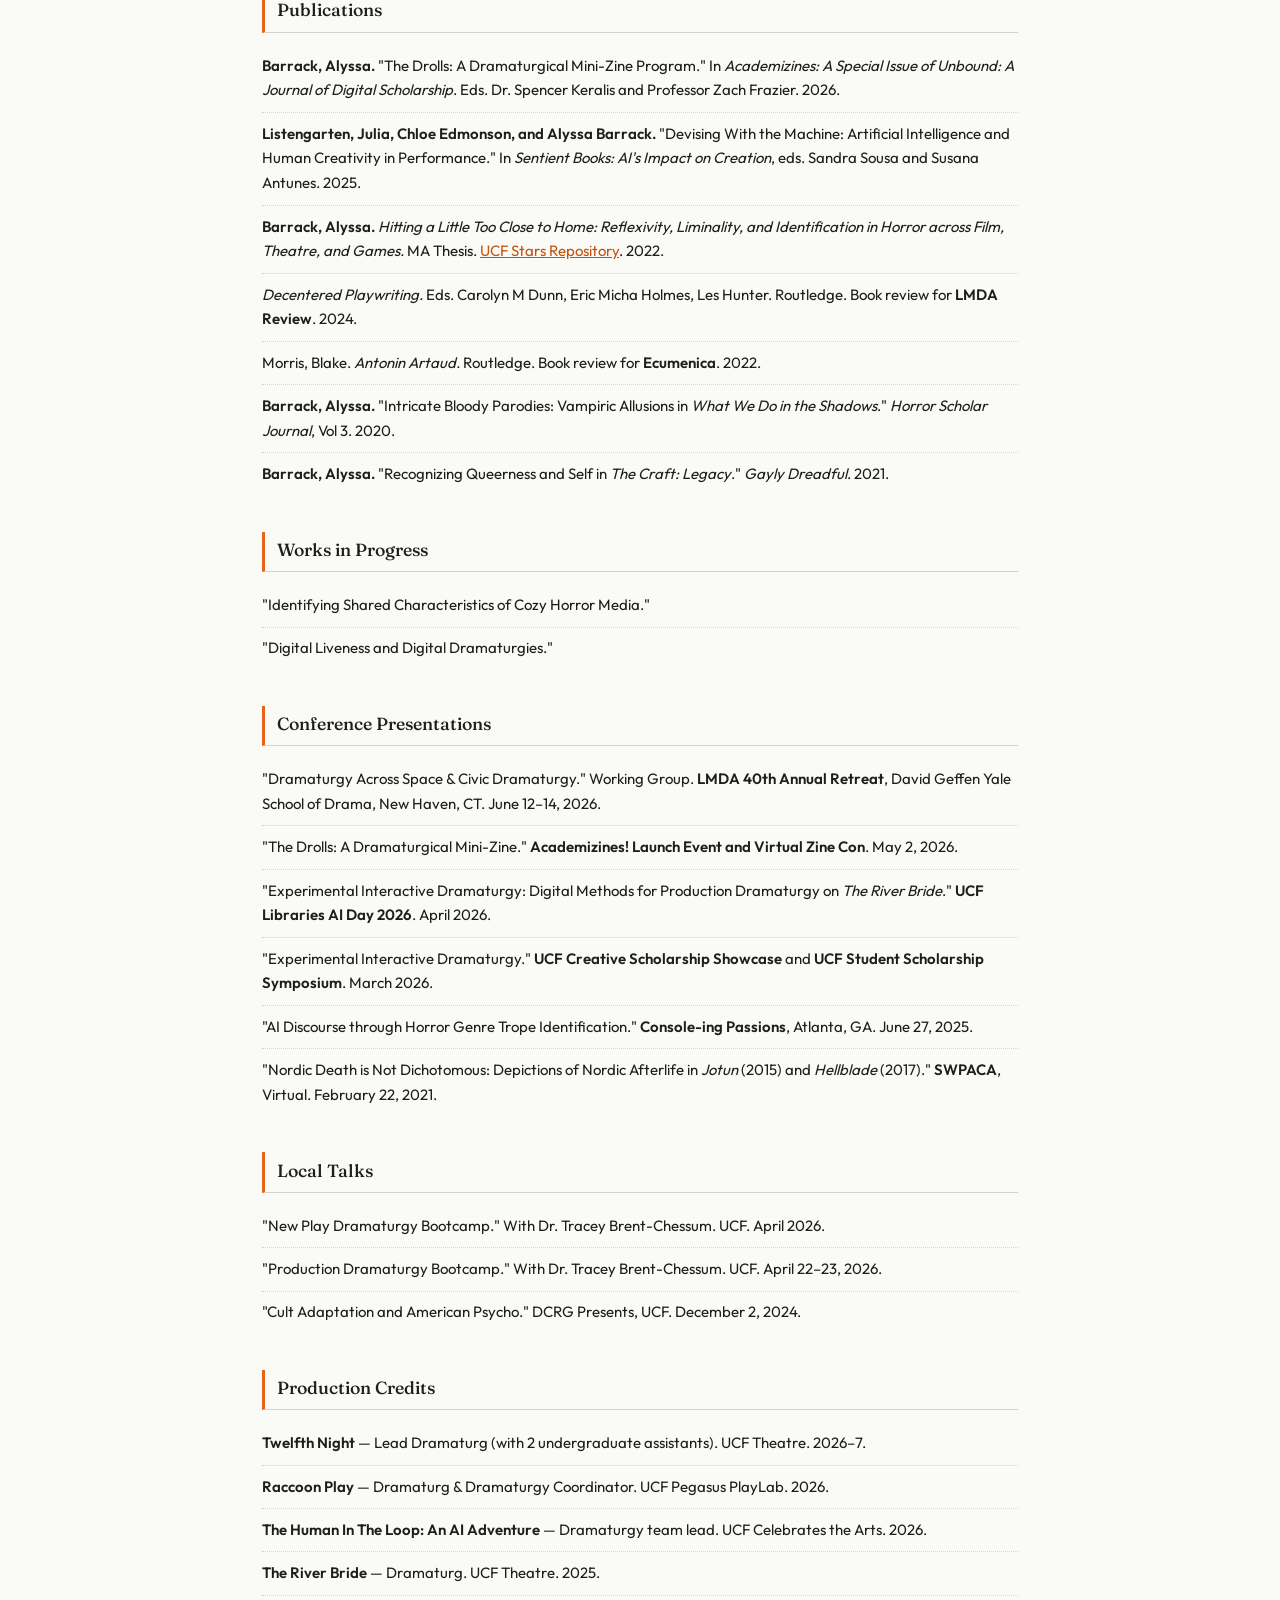
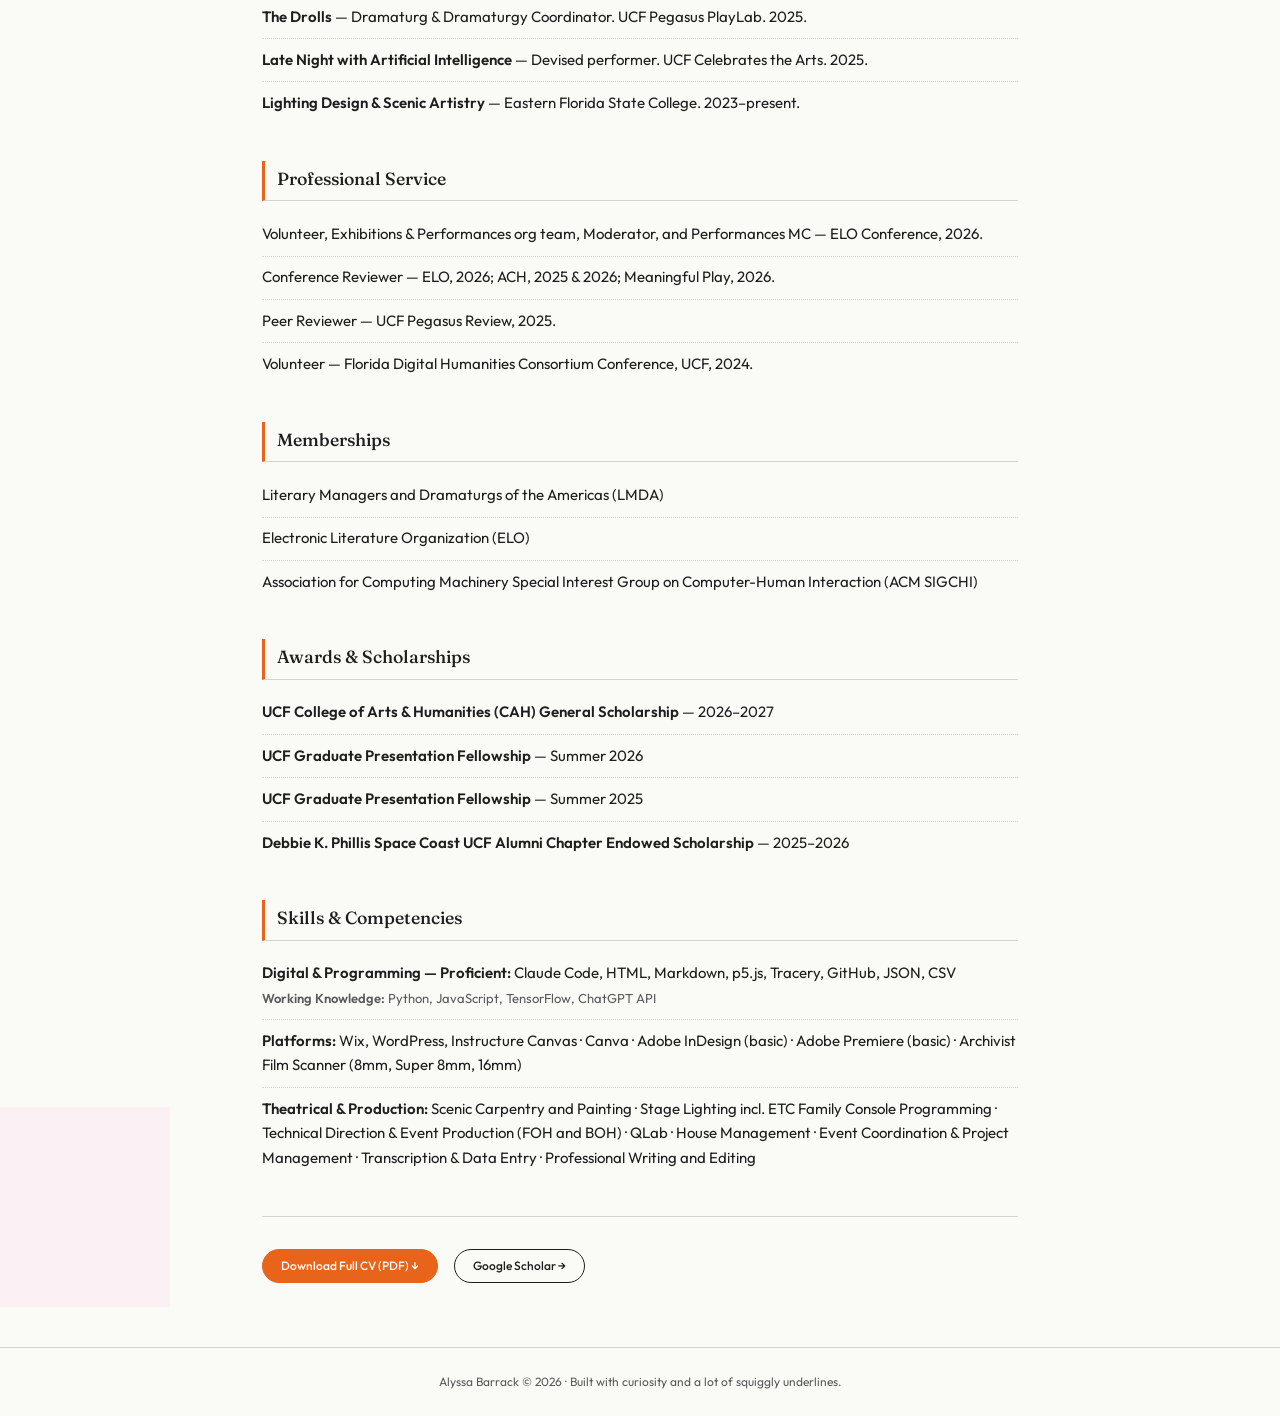
==== commit ec980eae: "Revise site copy and update CV - Home: new tagline/eyebrow/meta identity; rewrite bio and showcase b" ====
--- a/cv.html
+++ b/cv.html
@@ -47,7 +47,7 @@
         <a href="https://github.com/alyssalb" target="_blank" rel="noopener" style="color:var(--link);">GitHub</a>
       </p>
     </div>
-    <a href="cv_Barrack_2025__2_.pdf" class="pill solid" download style="align-self:flex-end;white-space:nowrap;">
+    <a href="cv_Barrack_2025.pdf" class="pill solid" download style="align-self:flex-end;white-space:nowrap;">
       Download Full CV (PDF) &darr;
     </a>
   </div>
@@ -83,16 +83,16 @@
         <strong><a href="https://www.ucf.edu/news/ucf-selected-for-national-endowment-for-the-humanities-project-on-ai-in-education/" target="_blank" rel="noopener">NEH Grant Fellow</a></strong>
       </div>
       <div class="cv-item">
-        <strong>Co-Chair, Artistic Committee (Exhibition &amp; Performance Review)</strong> — ELO 2026 Conference
+        <strong>Artistic Committee Member (Exhibition &amp; Performance Review)</strong> — ELO 2026 Conference
         <div class="cv-meta">Electronic Literature Organization · Digital conference, July 2026</div>
       </div>
       <div class="cv-item">
         <strong>Secretary, TTSO (Texts &amp; Technology Student Organization)</strong>
-        <div class="cv-meta">2025–2026 · Re-founding member; helped develop constitution, institute as official student organization, and plan inaugural year of programming</div>
+        <div class="cv-meta">2025–2027 · Re-founding member; helped develop constitution, institute as official student organization, and plan inaugural year of programming</div>
       </div>
       <div class="cv-item">
         <strong>Graduate Research Associate</strong> — Theatre UCF
-        <div class="cv-meta">May 2025–present · Dramaturgy Coordinator (Main Season and Pegasus PlayLab) · Research Associate to Artistic Director · Teaching Associate, THE 4481 &amp; TPA 3523, 3513 (Instructor of Record, Spring &amp; Fall 2026)</div>
+        <div class="cv-meta">May 2025–present · Dramaturgy Coordinator (Main Season and Pegasus PlayLab) · Research Associate to Artistic Director · Teaching Associate, THE 4481, TPA 3523 &amp; TPA 3513 (Instructor of Record, Spring 2026–Spring 2027)</div>
       </div>
       <div class="cv-item">
         <strong>Graduate Research Associate</strong> — UCF Center for Humanities and Digital Research
@@ -104,7 +104,7 @@
       </div>
       <div class="cv-item">
         <strong>Adjunct Professor, Stagecraft &amp; Theatre Appreciation</strong> — Daytona State College, Theatre Department
-        <div class="cv-meta">January 2024–December 2026</div>
+        <div class="cv-meta">Stagecraft: Spring 2024, Spring 2026 &amp; Fall 2026 · Theatre Appreciation: Spring &amp; Fall 2026</div>
       </div>
       <div class="cv-item">
         <strong>Event Manager</strong> — Daytona State College, News Journal Center for Performing Arts
@@ -151,8 +151,8 @@
 
     <div class="cv-section">
       <h2 class="cv-section-title">Works in Progress</h2>
-      <div class="cv-item">"Adapting Controversy: Audience Discourse in American Psycho Adaptations."</div>
       <div class="cv-item">"Identifying Shared Characteristics of Cozy Horror Media."</div>
+      <div class="cv-item">"Digital Liveness and Digital Dramaturgies."</div>
     </div>
 
     <div class="cv-section">
@@ -174,8 +174,9 @@
 
     <div class="cv-section">
       <h2 class="cv-section-title">Production Credits</h2>
+      <div class="cv-item"><strong>Twelfth Night</strong> — Lead Dramaturg (with 2 undergraduate assistants). UCF Theatre. 2026–7.</div>
       <div class="cv-item"><strong>Raccoon Play</strong> — Dramaturg &amp; Dramaturgy Coordinator. UCF Pegasus PlayLab. 2026.</div>
-      <div class="cv-item"><strong>An AI Adventure</strong> — Dramaturgy team lead. UCF Celebrates the Arts. 2026.</div>
+      <div class="cv-item"><strong>The Human In The Loop: An AI Adventure</strong> — Dramaturgy team lead. UCF Celebrates the Arts. 2026.</div>
       <div class="cv-item"><strong>The River Bride</strong> — Dramaturg. UCF Theatre. 2025.</div>
       <div class="cv-item"><strong>The Drolls</strong> — Dramaturg &amp; Dramaturgy Coordinator. UCF Pegasus PlayLab. 2025.</div>
       <div class="cv-item"><strong>Late Night with Artificial Intelligence</strong> — Devised performer. UCF Celebrates the Arts. 2025.</div>
@@ -184,8 +185,8 @@
 
     <div class="cv-section">
       <h2 class="cv-section-title">Professional Service</h2>
-      <div class="cv-item">Co-Chair, Exhibitions and Performances — ELO Conference, 2026.</div>
-      <div class="cv-item">Conference Reviewer — ELO, 2026; ACH, 2025 &amp; 2026.</div>
+      <div class="cv-item">Volunteer, Exhibitions &amp; Performances org team, Moderator, and Performances MC — ELO Conference, 2026.</div>
+      <div class="cv-item">Conference Reviewer — ELO, 2026; ACH, 2025 &amp; 2026; Meaningful Play, 2026.</div>
       <div class="cv-item">Peer Reviewer — UCF Pegasus Review, 2025.</div>
       <div class="cv-item">Volunteer — Florida Digital Humanities Consortium Conference, UCF, 2024.</div>
     </div>
@@ -199,6 +200,8 @@
 
     <div class="cv-section">
       <h2 class="cv-section-title">Awards &amp; Scholarships</h2>
+      <div class="cv-item"><strong>UCF College of Arts &amp; Humanities (CAH) General Scholarship</strong> — 2026–2027</div>
+      <div class="cv-item"><strong>UCF Graduate Presentation Fellowship</strong> — Summer 2026</div>
       <div class="cv-item"><strong>UCF Graduate Presentation Fellowship</strong> — Summer 2025</div>
       <div class="cv-item"><strong>Debbie K. Phillis Space Coast UCF Alumni Chapter Endowed Scholarship</strong> — 2025–2026</div>
     </div>
@@ -206,19 +209,19 @@
     <div class="cv-section">
       <h2 class="cv-section-title">Skills &amp; Competencies</h2>
       <div class="cv-item">
-        <strong>Digital &amp; Programming — Proficient:</strong> HTML, Markdown, p5.js, Tracery, GitHub, JSON, CSV
+        <strong>Digital &amp; Programming — Proficient:</strong> Claude Code, HTML, Markdown, p5.js, Tracery, GitHub, JSON, CSV
         <div class="cv-meta"><strong>Working Knowledge:</strong> Python, JavaScript, TensorFlow, ChatGPT API</div>
       </div>
       <div class="cv-item">
         <strong>Platforms:</strong> Wix, WordPress, Instructure Canvas · Canva · Adobe InDesign (basic) · Adobe Premiere (basic) · Archivist Film Scanner (8mm, Super 8mm, 16mm)
       </div>
       <div class="cv-item">
-        <strong>Theatrical &amp; Production:</strong> Scenic Carpentry and Painting · Stage Lighting incl. ETC Family Console Programming · Technical Direction &amp; Event Production (FOH and BOH) · QLab · House Management · Professional Writing and Editing
+        <strong>Theatrical &amp; Production:</strong> Scenic Carpentry and Painting · Stage Lighting incl. ETC Family Console Programming · Technical Direction &amp; Event Production (FOH and BOH) · QLab · House Management · Event Coordination &amp; Project Management · Transcription &amp; Data Entry · Professional Writing and Editing
       </div>
     </div>
 
     <div style="margin-top:2rem;padding-top:2rem;border-top:1.5px solid var(--border);display:flex;gap:1rem;flex-wrap:wrap;">
-      <a href="cv_Barrack_2025__2_.pdf" class="pill solid" download>Download Full CV (PDF) &darr;</a>
+      <a href="cv_Barrack_2025.pdf" class="pill solid" download>Download Full CV (PDF) &darr;</a>
       <a href="https://scholar.google.com/citations?view_op=list_works&hl=en&user=i48Z6NoAAAAJ" class="pill g" target="_blank" rel="noopener">Google Scholar &rarr;</a>
     </div>
 
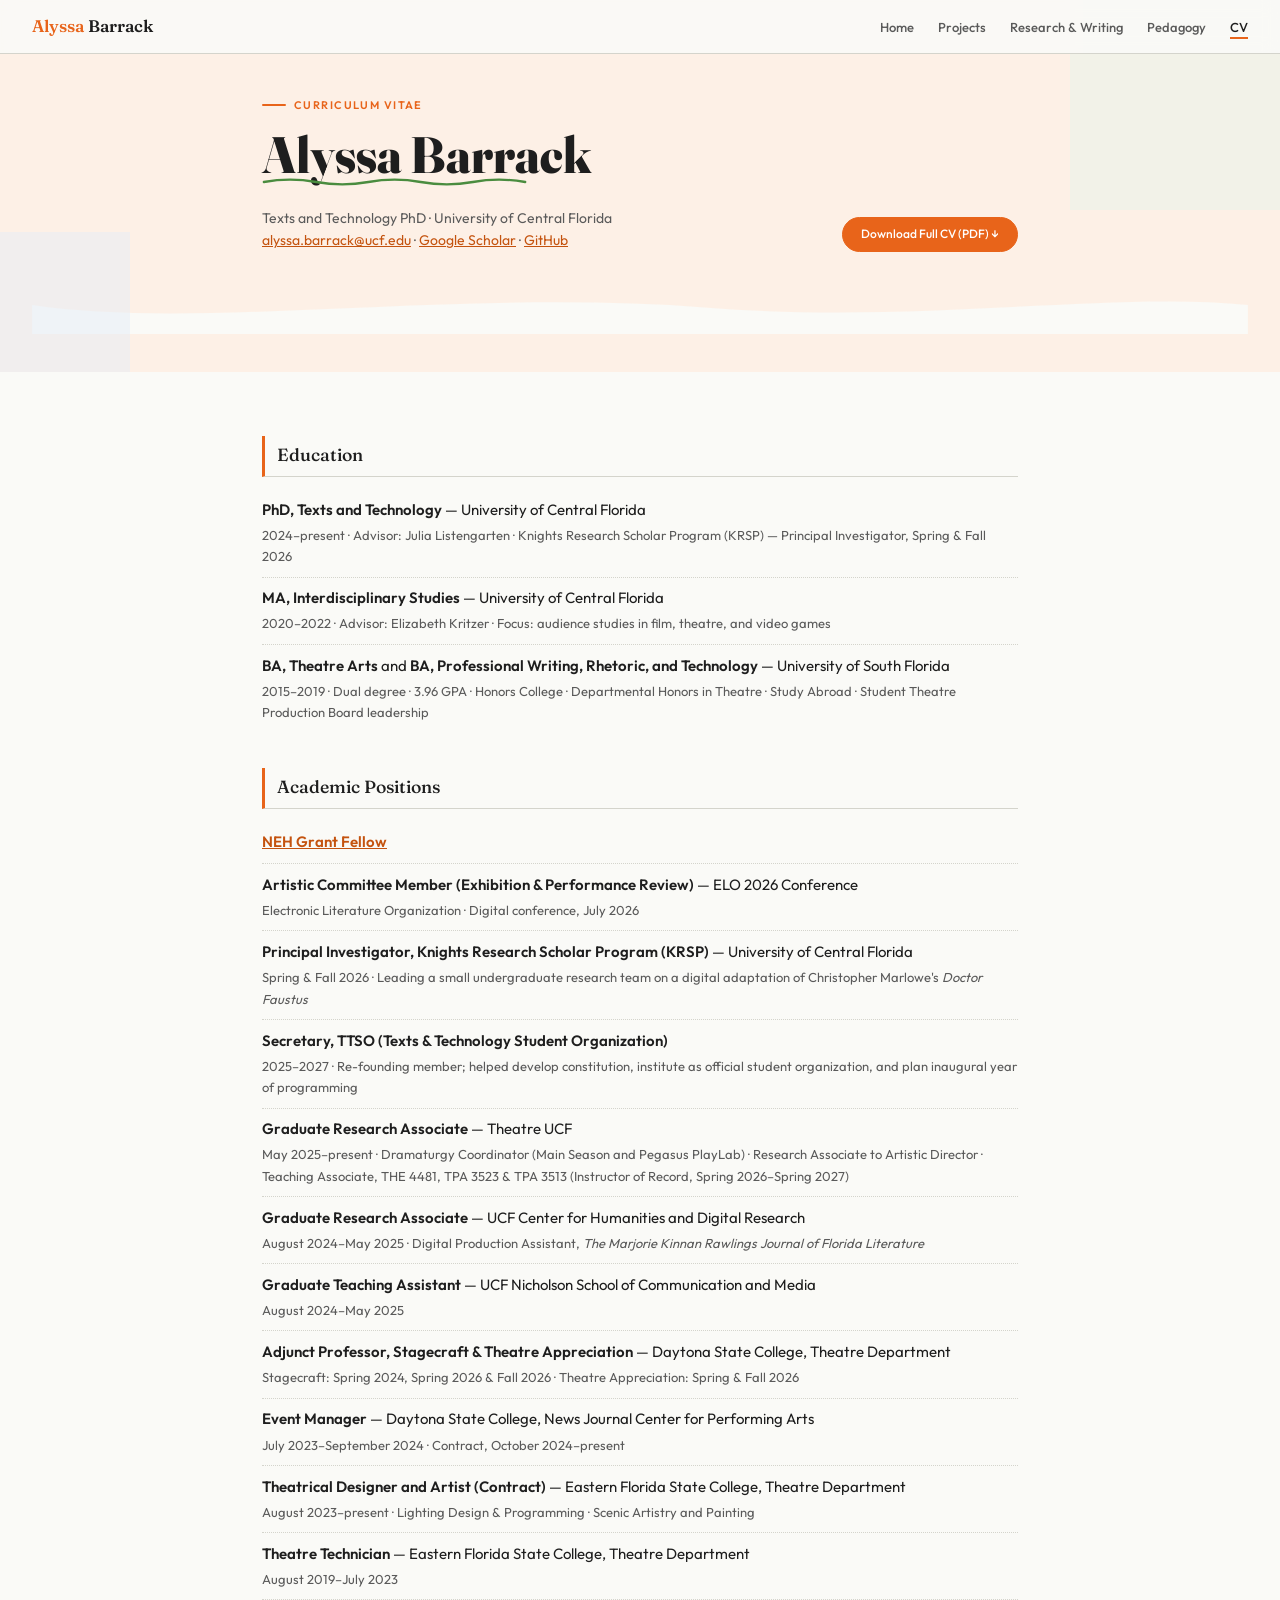
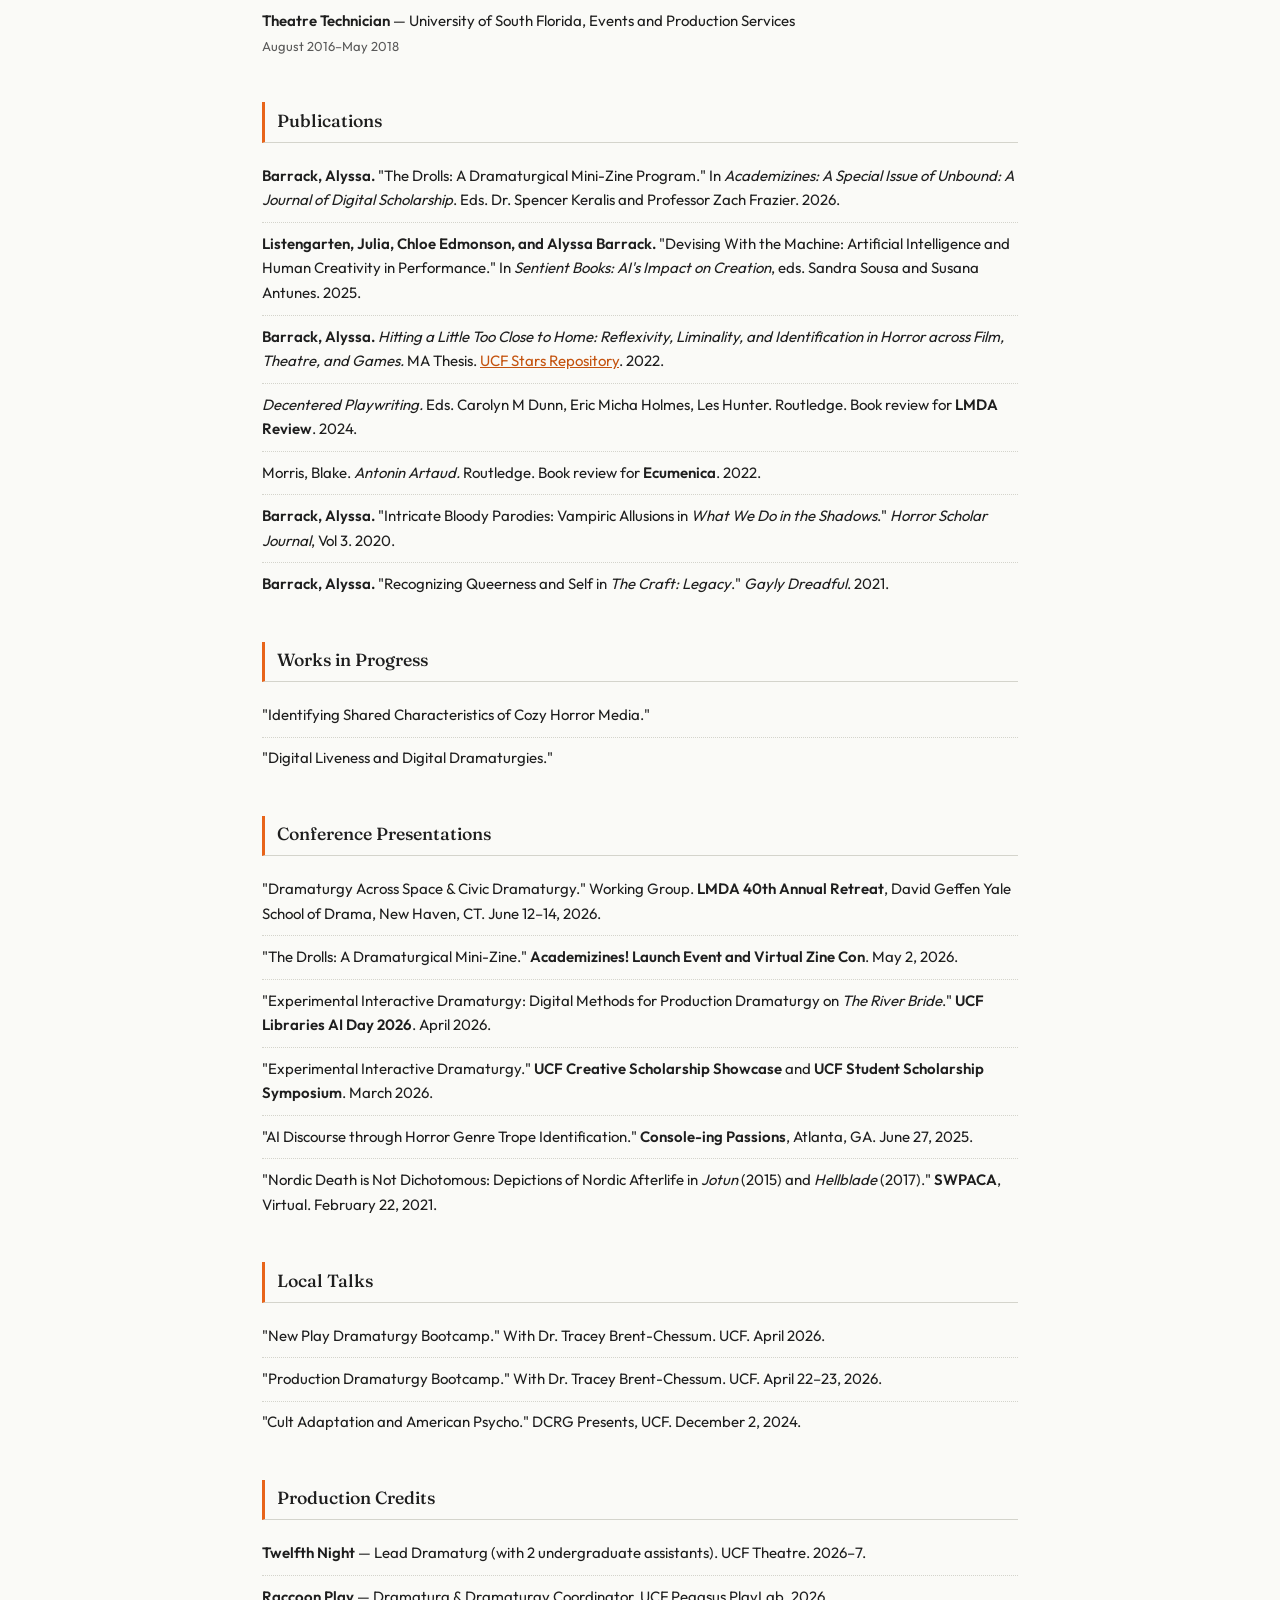
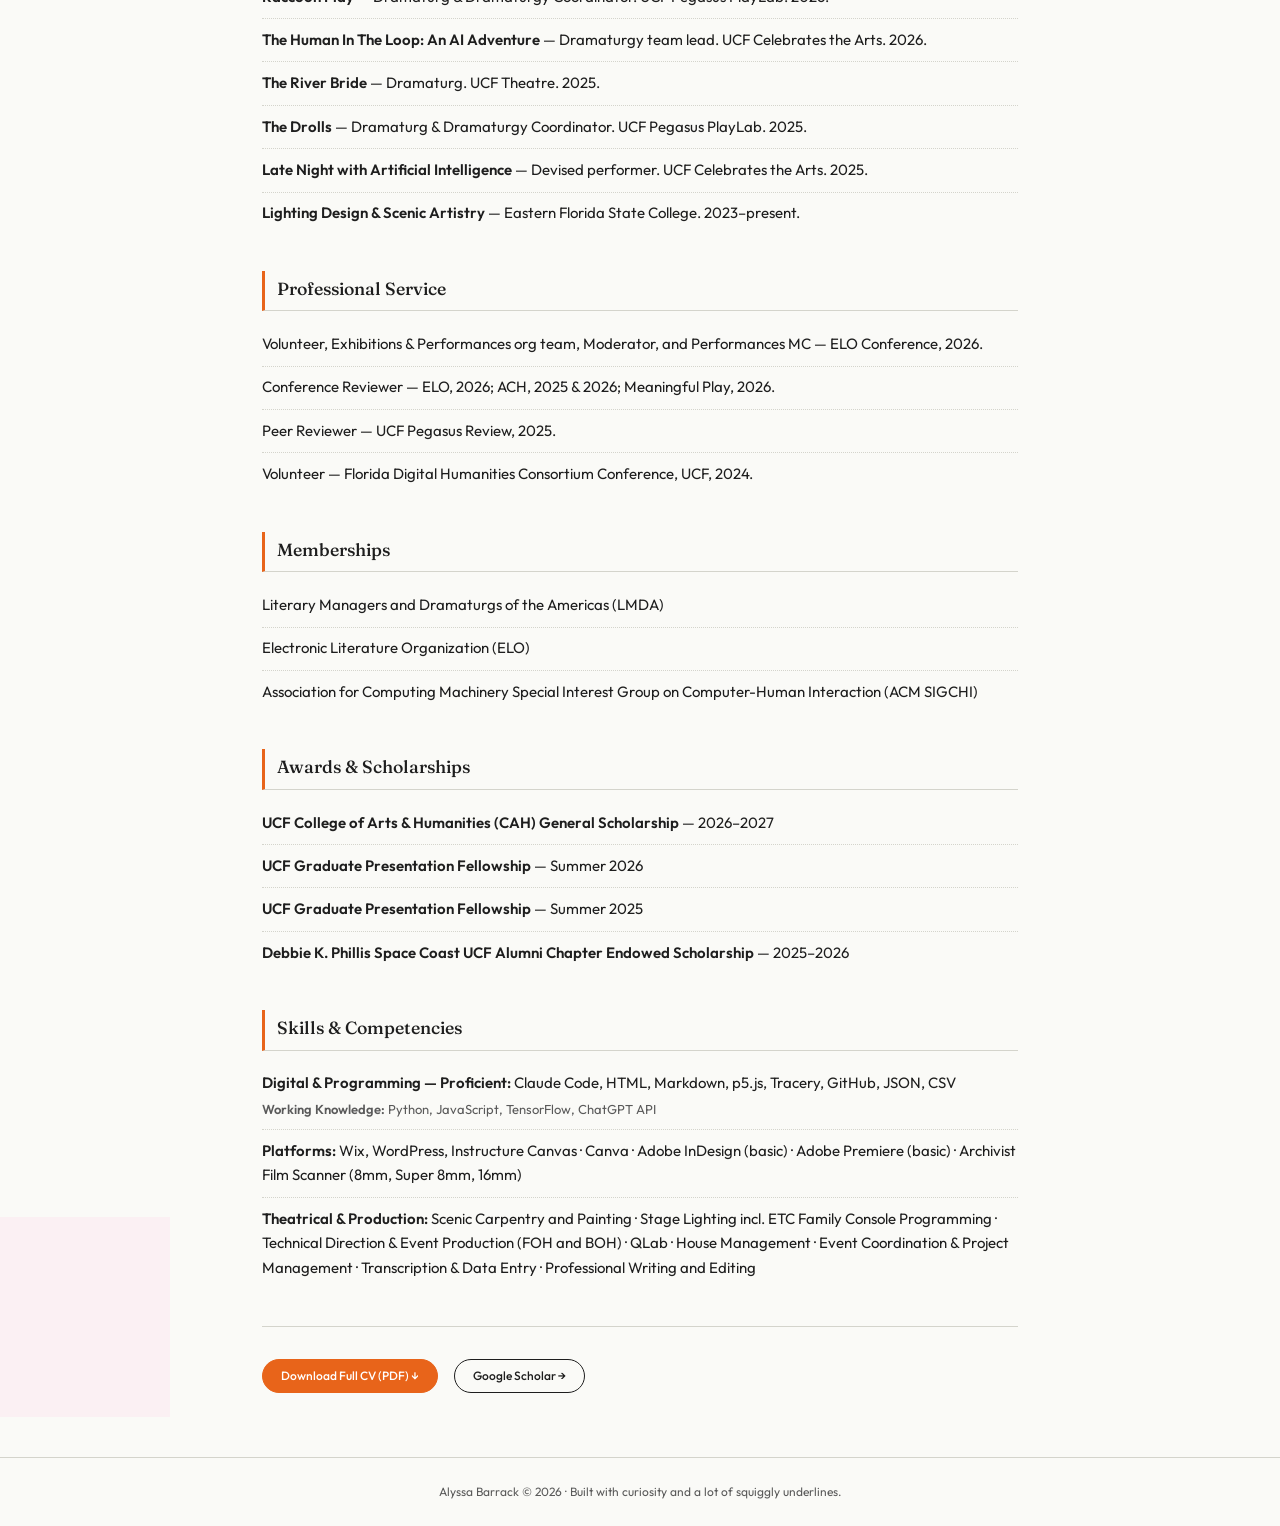
==== commit 99df3760: "Add project links and KRSP PI role - Projects: link Raccoon Play and The Drolls dramaturgy sites, Hu" ====
--- a/cv.html
+++ b/cv.html
@@ -65,7 +65,7 @@
       <h2 class="cv-section-title">Education</h2>
       <div class="cv-item">
         <strong>PhD, Texts and Technology</strong> — University of Central Florida
-        <div class="cv-meta">2024–present · Advisor: Julia Listengarten · Knights Research Scholar Program Team Leader, Spring &amp; Fall 2026</div>
+        <div class="cv-meta">2024–present · Advisor: Julia Listengarten · Knights Research Scholar Program (KRSP) — Principal Investigator, Spring &amp; Fall 2026</div>
       </div>
       <div class="cv-item">
         <strong>MA, Interdisciplinary Studies</strong> — University of Central Florida
@@ -85,6 +85,10 @@
       <div class="cv-item">
         <strong>Artistic Committee Member (Exhibition &amp; Performance Review)</strong> — ELO 2026 Conference
         <div class="cv-meta">Electronic Literature Organization · Digital conference, July 2026</div>
+      </div>
+      <div class="cv-item">
+        <strong>Principal Investigator, Knights Research Scholar Program (KRSP)</strong> — University of Central Florida
+        <div class="cv-meta">Spring &amp; Fall 2026 · Leading a small undergraduate research team on a digital adaptation of Christopher Marlowe's <em>Doctor Faustus</em></div>
       </div>
       <div class="cv-item">
         <strong>Secretary, TTSO (Texts &amp; Technology Student Organization)</strong>
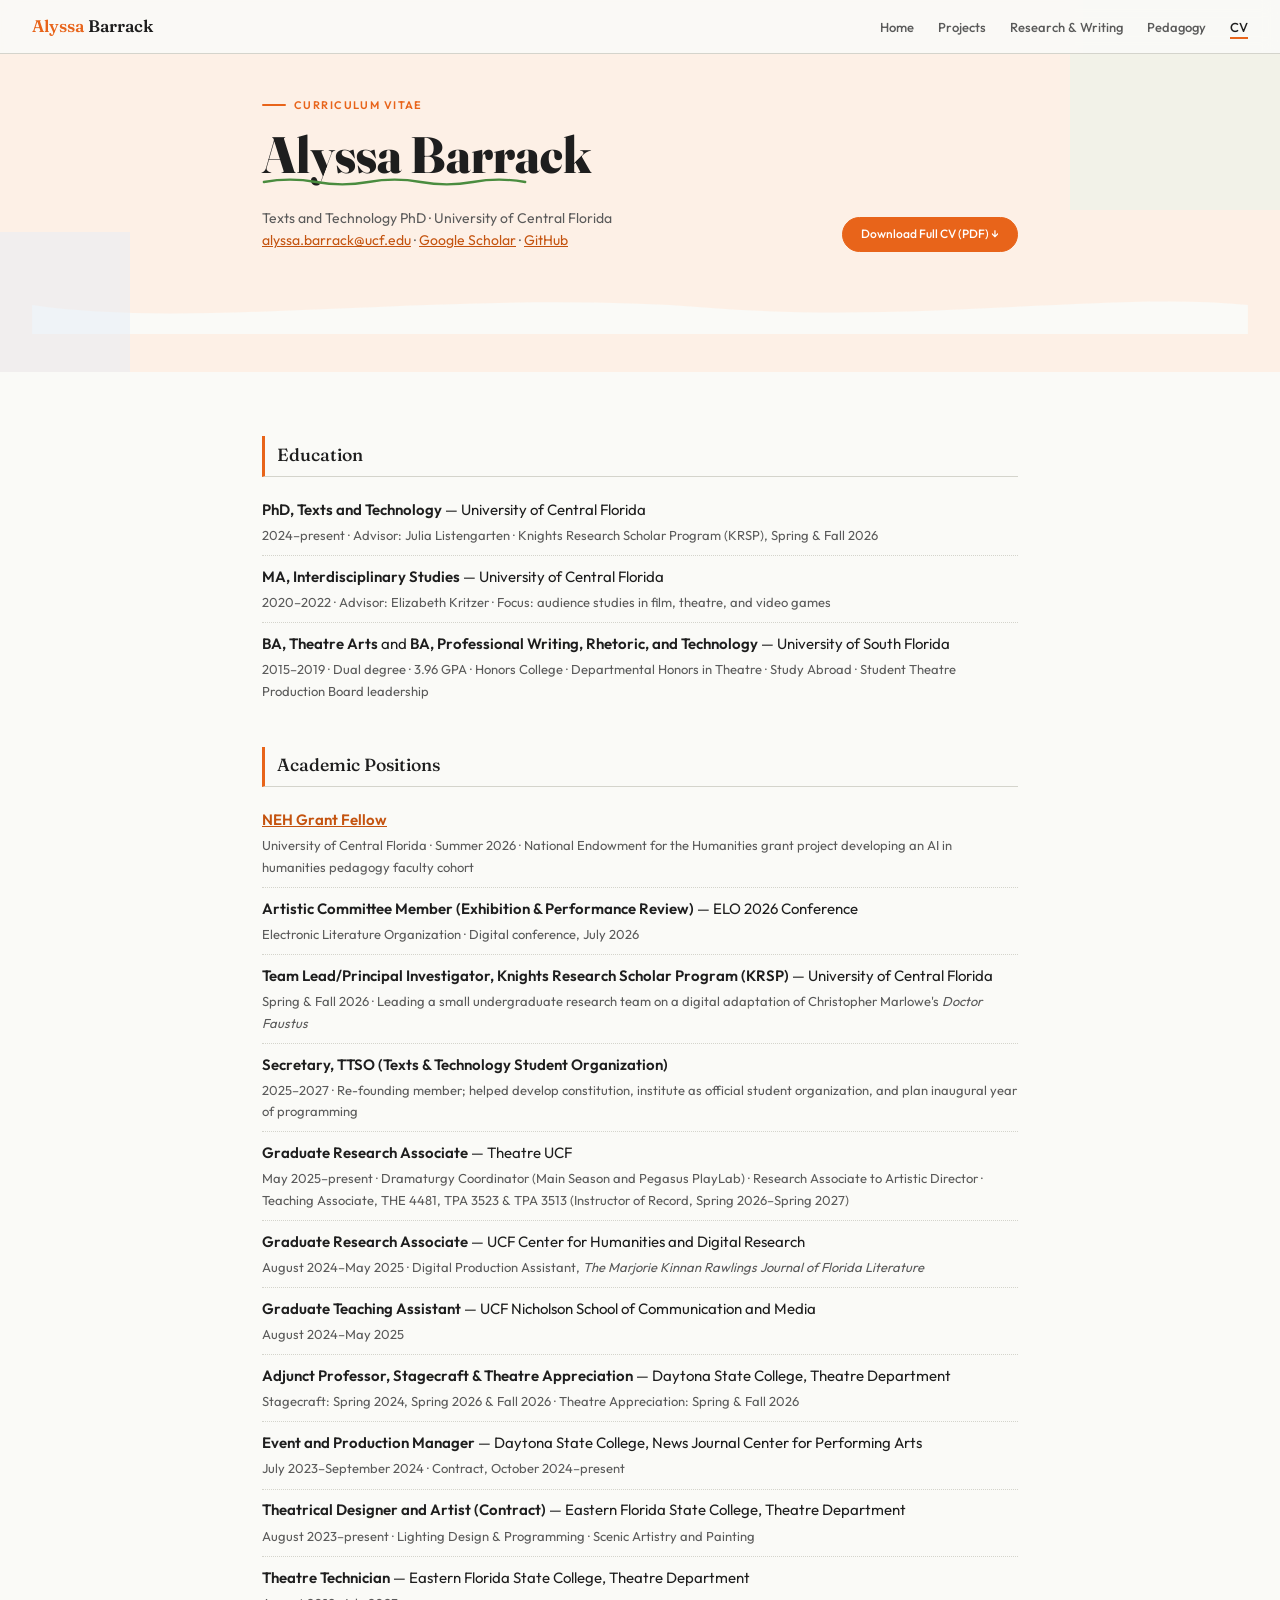
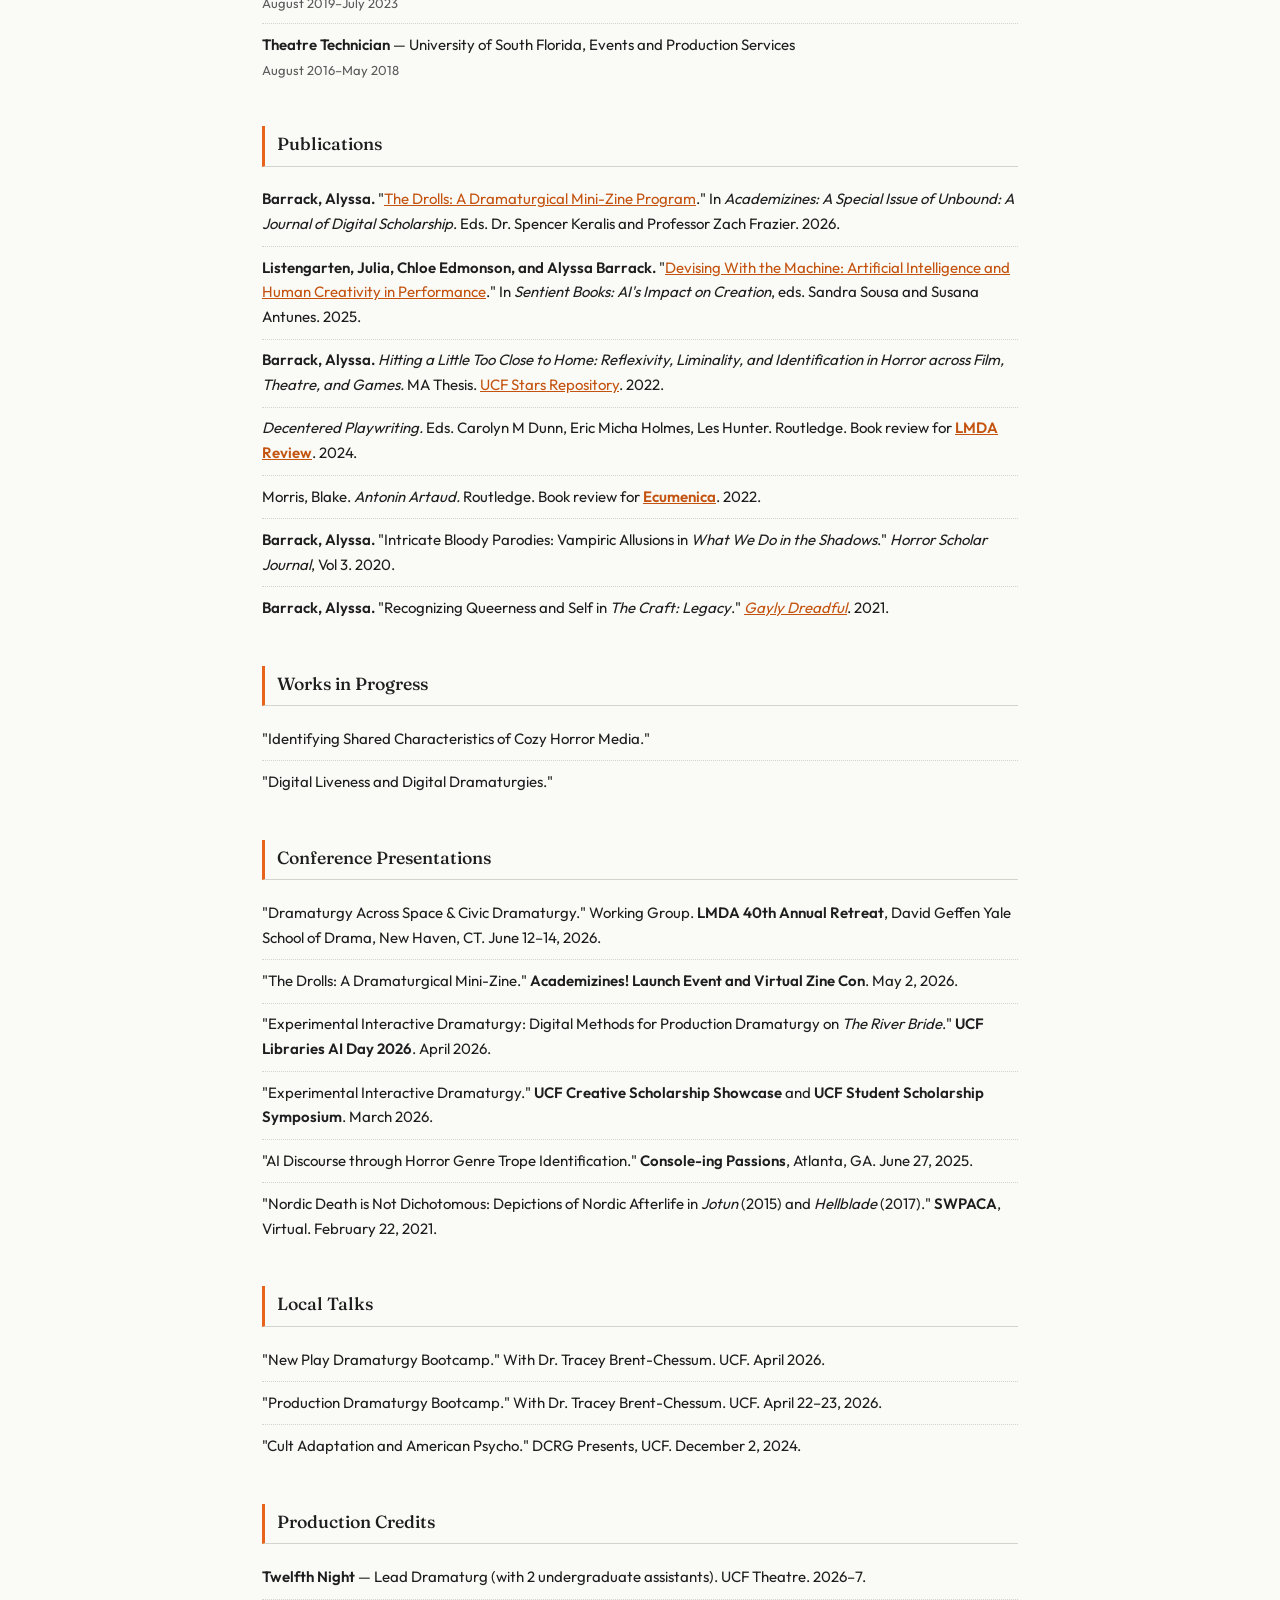
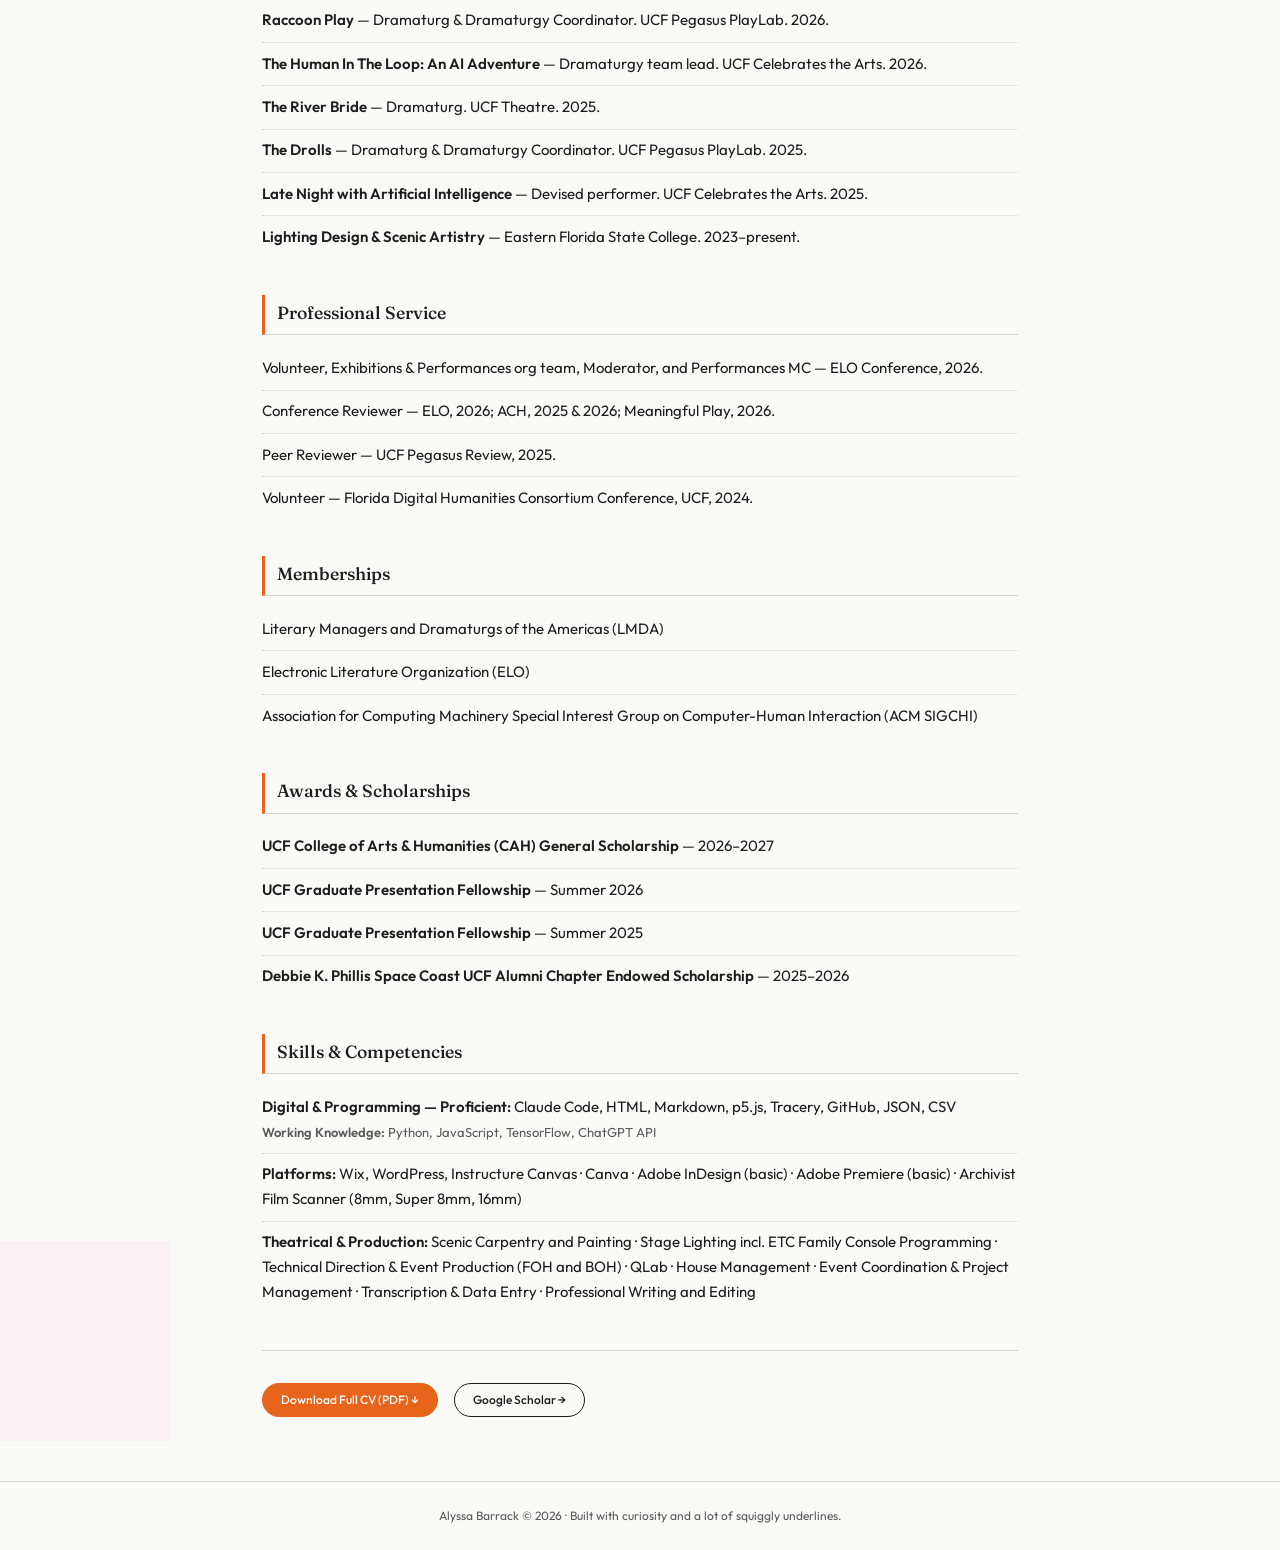
==== commit a92faaaf: "Fix carousel images, publication links, and CV details - images: replace 3 empty 2-byte placeholders" ====
--- a/cv.html
+++ b/cv.html
@@ -65,7 +65,7 @@
       <h2 class="cv-section-title">Education</h2>
       <div class="cv-item">
         <strong>PhD, Texts and Technology</strong> — University of Central Florida
-        <div class="cv-meta">2024–present · Advisor: Julia Listengarten · Knights Research Scholar Program (KRSP) — Principal Investigator, Spring &amp; Fall 2026</div>
+        <div class="cv-meta">2024–present · Advisor: Julia Listengarten · Knights Research Scholar Program (KRSP), Spring &amp; Fall 2026</div>
       </div>
       <div class="cv-item">
         <strong>MA, Interdisciplinary Studies</strong> — University of Central Florida
@@ -81,13 +81,14 @@
       <h2 class="cv-section-title">Academic Positions</h2>
       <div class="cv-item">
         <strong><a href="https://www.ucf.edu/news/ucf-selected-for-national-endowment-for-the-humanities-project-on-ai-in-education/" target="_blank" rel="noopener">NEH Grant Fellow</a></strong>
+        <div class="cv-meta">University of Central Florida · Summer 2026 · National Endowment for the Humanities grant project developing an AI in humanities pedagogy faculty cohort</div>
       </div>
       <div class="cv-item">
         <strong>Artistic Committee Member (Exhibition &amp; Performance Review)</strong> — ELO 2026 Conference
         <div class="cv-meta">Electronic Literature Organization · Digital conference, July 2026</div>
       </div>
       <div class="cv-item">
-        <strong>Principal Investigator, Knights Research Scholar Program (KRSP)</strong> — University of Central Florida
+        <strong>Team Lead/Principal Investigator, Knights Research Scholar Program (KRSP)</strong> — University of Central Florida
         <div class="cv-meta">Spring &amp; Fall 2026 · Leading a small undergraduate research team on a digital adaptation of Christopher Marlowe's <em>Doctor Faustus</em></div>
       </div>
       <div class="cv-item">
@@ -111,7 +112,7 @@
         <div class="cv-meta">Stagecraft: Spring 2024, Spring 2026 &amp; Fall 2026 · Theatre Appreciation: Spring &amp; Fall 2026</div>
       </div>
       <div class="cv-item">
-        <strong>Event Manager</strong> — Daytona State College, News Journal Center for Performing Arts
+        <strong>Event and Production Manager</strong> — Daytona State College, News Journal Center for Performing Arts
         <div class="cv-meta">July 2023–September 2024 · Contract, October 2024–present</div>
       </div>
       <div class="cv-item">
@@ -131,25 +132,25 @@
     <div class="cv-section">
       <h2 class="cv-section-title">Publications</h2>
       <div class="cv-item">
-        <strong>Barrack, Alyssa.</strong> "The Drolls: A Dramaturgical Mini-Zine Program." In <em>Academizines: A Special Issue of Unbound: A Journal of Digital Scholarship</em>. Eds. Dr. Spencer Keralis and Professor Zach Frazier. 2026.
-      </div>
-      <div class="cv-item">
-        <strong>Listengarten, Julia, Chloe Edmonson, and Alyssa Barrack.</strong> "Devising With the Machine: Artificial Intelligence and Human Creativity in Performance." In <em>Sentient Books: AI's Impact on Creation</em>, eds. Sandra Sousa and Susana Antunes. 2025.
-      </div>
-      <div class="cv-item">
-        <strong>Barrack, Alyssa.</strong> <em>Hitting a Little Too Close to Home: Reflexivity, Liminality, and Identification in Horror across Film, Theatre, and Games.</em> MA Thesis. <a href="https://stars.library.ucf.edu/etd/7249/" target="_blank" rel="noopener">UCF Stars Repository</a>. 2022.
-      </div>
-      <div class="cv-item">
-        <em>Decentered Playwriting.</em> Eds. Carolyn M Dunn, Eric Micha Holmes, Les Hunter. Routledge. Book review for <strong>LMDA Review</strong>. 2024.
-      </div>
-      <div class="cv-item">
-        Morris, Blake. <em>Antonin Artaud.</em> Routledge. Book review for <strong>Ecumenica</strong>. 2022.
+        <strong>Barrack, Alyssa.</strong> "<a href="https://journals.library.unt.edu/index.php/unbound/article/view/332" target="_blank" rel="noopener">The Drolls: A Dramaturgical Mini-Zine Program</a>." In <em>Academizines: A Special Issue of Unbound: A Journal of Digital Scholarship</em>. Eds. Dr. Spencer Keralis and Professor Zach Frazier. 2026.
+      </div>
+      <div class="cv-item">
+        <strong>Listengarten, Julia, Chloe Edmonson, and Alyssa Barrack.</strong> "<a href="https://quodmanet.com/08.SousaAntunes.html" target="_blank" rel="noopener">Devising With the Machine: Artificial Intelligence and Human Creativity in Performance</a>." In <em>Sentient Books: AI's Impact on Creation</em>, eds. Sandra Sousa and Susana Antunes. 2025.
+      </div>
+      <div class="cv-item">
+        <strong>Barrack, Alyssa.</strong> <em>Hitting a Little Too Close to Home: Reflexivity, Liminality, and Identification in Horror across Film, Theatre, and Games.</em> MA Thesis. <a href="https://purls.library.ucf.edu/go/DP0026743" target="_blank" rel="noopener">UCF Stars Repository</a>. 2022.
+      </div>
+      <div class="cv-item">
+        <em>Decentered Playwriting.</em> Eds. Carolyn M Dunn, Eric Micha Holmes, Les Hunter. Routledge. Book review for <strong><a href="https://lmda.org/review/" target="_blank" rel="noopener">LMDA Review</a></strong>. 2024.
+      </div>
+      <div class="cv-item">
+        Morris, Blake. <em>Antonin Artaud.</em> Routledge. Book review for <strong><a href="https://scholarlypublishingcollective.org/psup/ecumenica/article-abstract/15/2/205/319904/Antonin-Artaud" target="_blank" rel="noopener">Ecumenica</a></strong>. 2022.
       </div>
       <div class="cv-item">
         <strong>Barrack, Alyssa.</strong> "Intricate Bloody Parodies: Vampiric Allusions in <em>What We Do in the Shadows</em>." <em>Horror Scholar Journal</em>, Vol 3. 2020.
       </div>
       <div class="cv-item">
-        <strong>Barrack, Alyssa.</strong> "Recognizing Queerness and Self in <em>The Craft: Legacy</em>." <em>Gayly Dreadful</em>. 2021.
+        <strong>Barrack, Alyssa.</strong> "Recognizing Queerness and Self in <em>The Craft: Legacy</em>." <em><a href="https://www.gaylydreadful.com/" target="_blank" rel="noopener">Gayly Dreadful</a></em>. 2021.
       </div>
     </div>
 
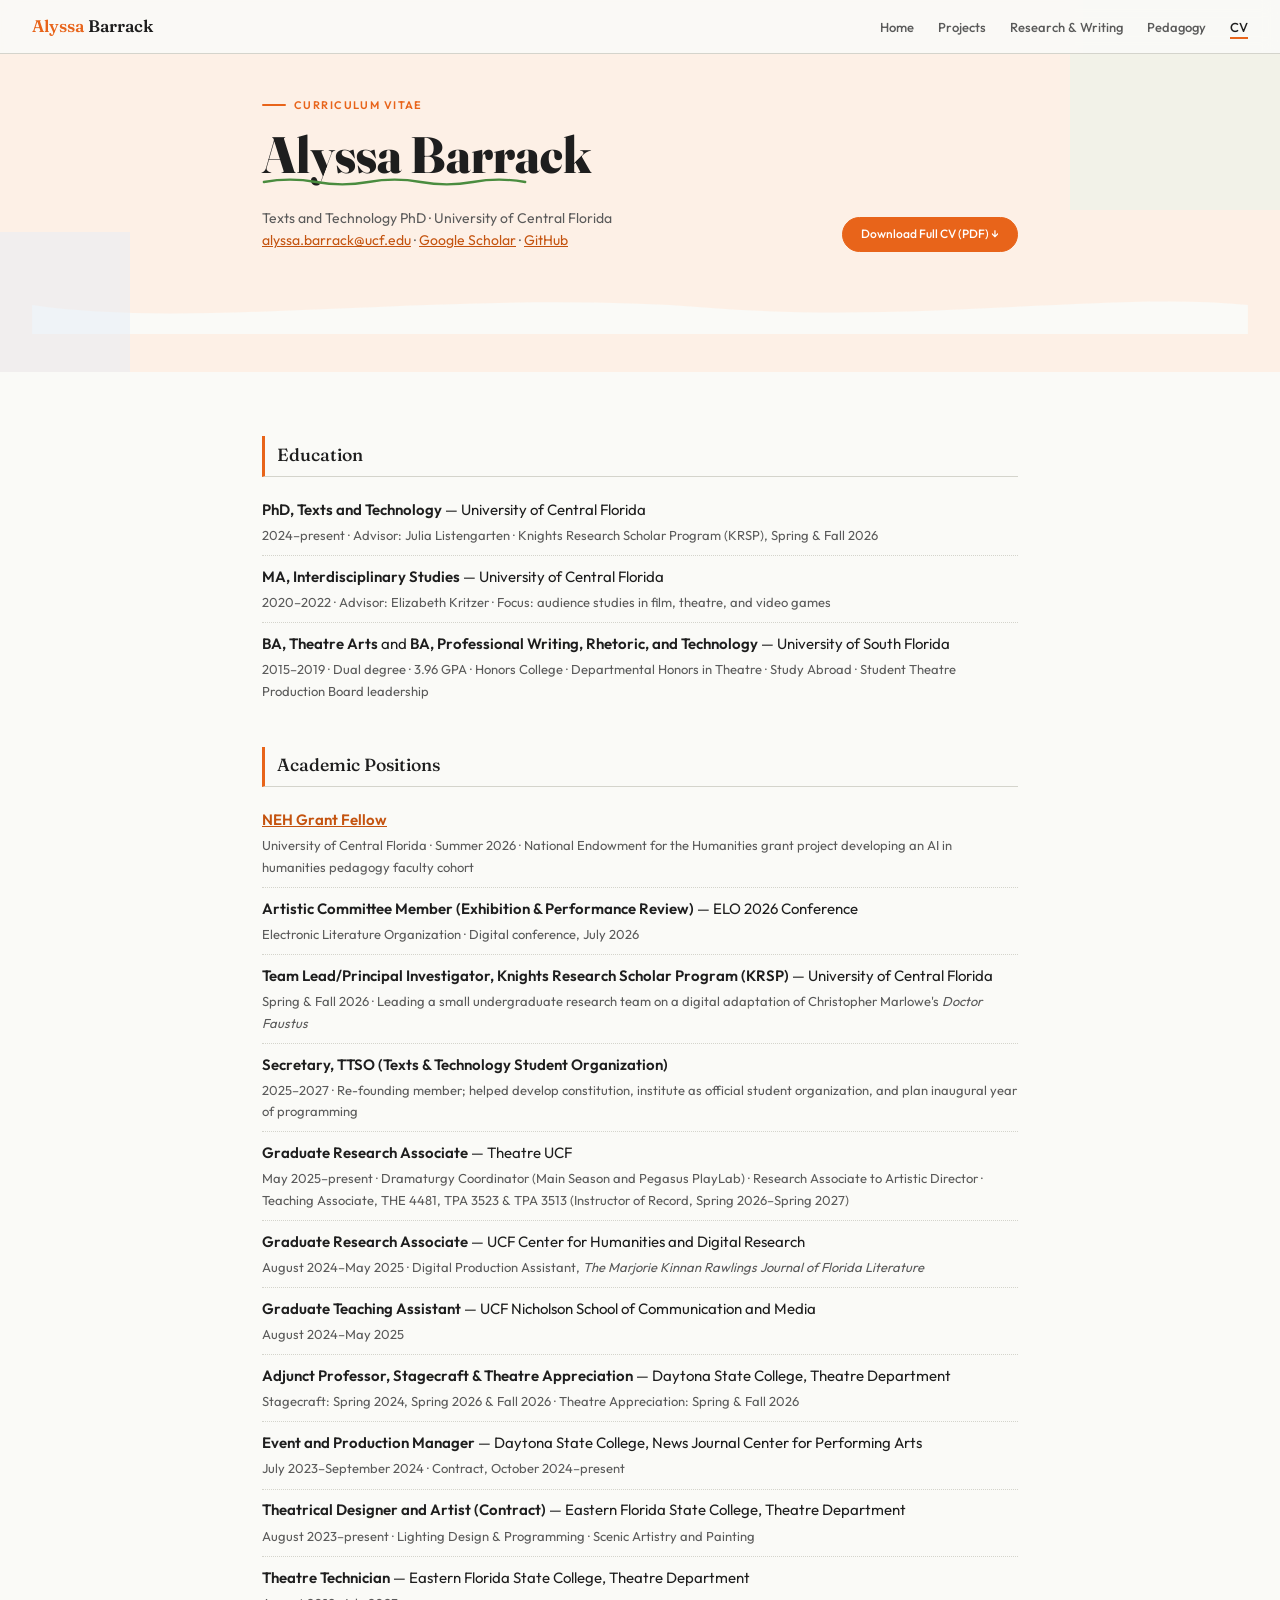
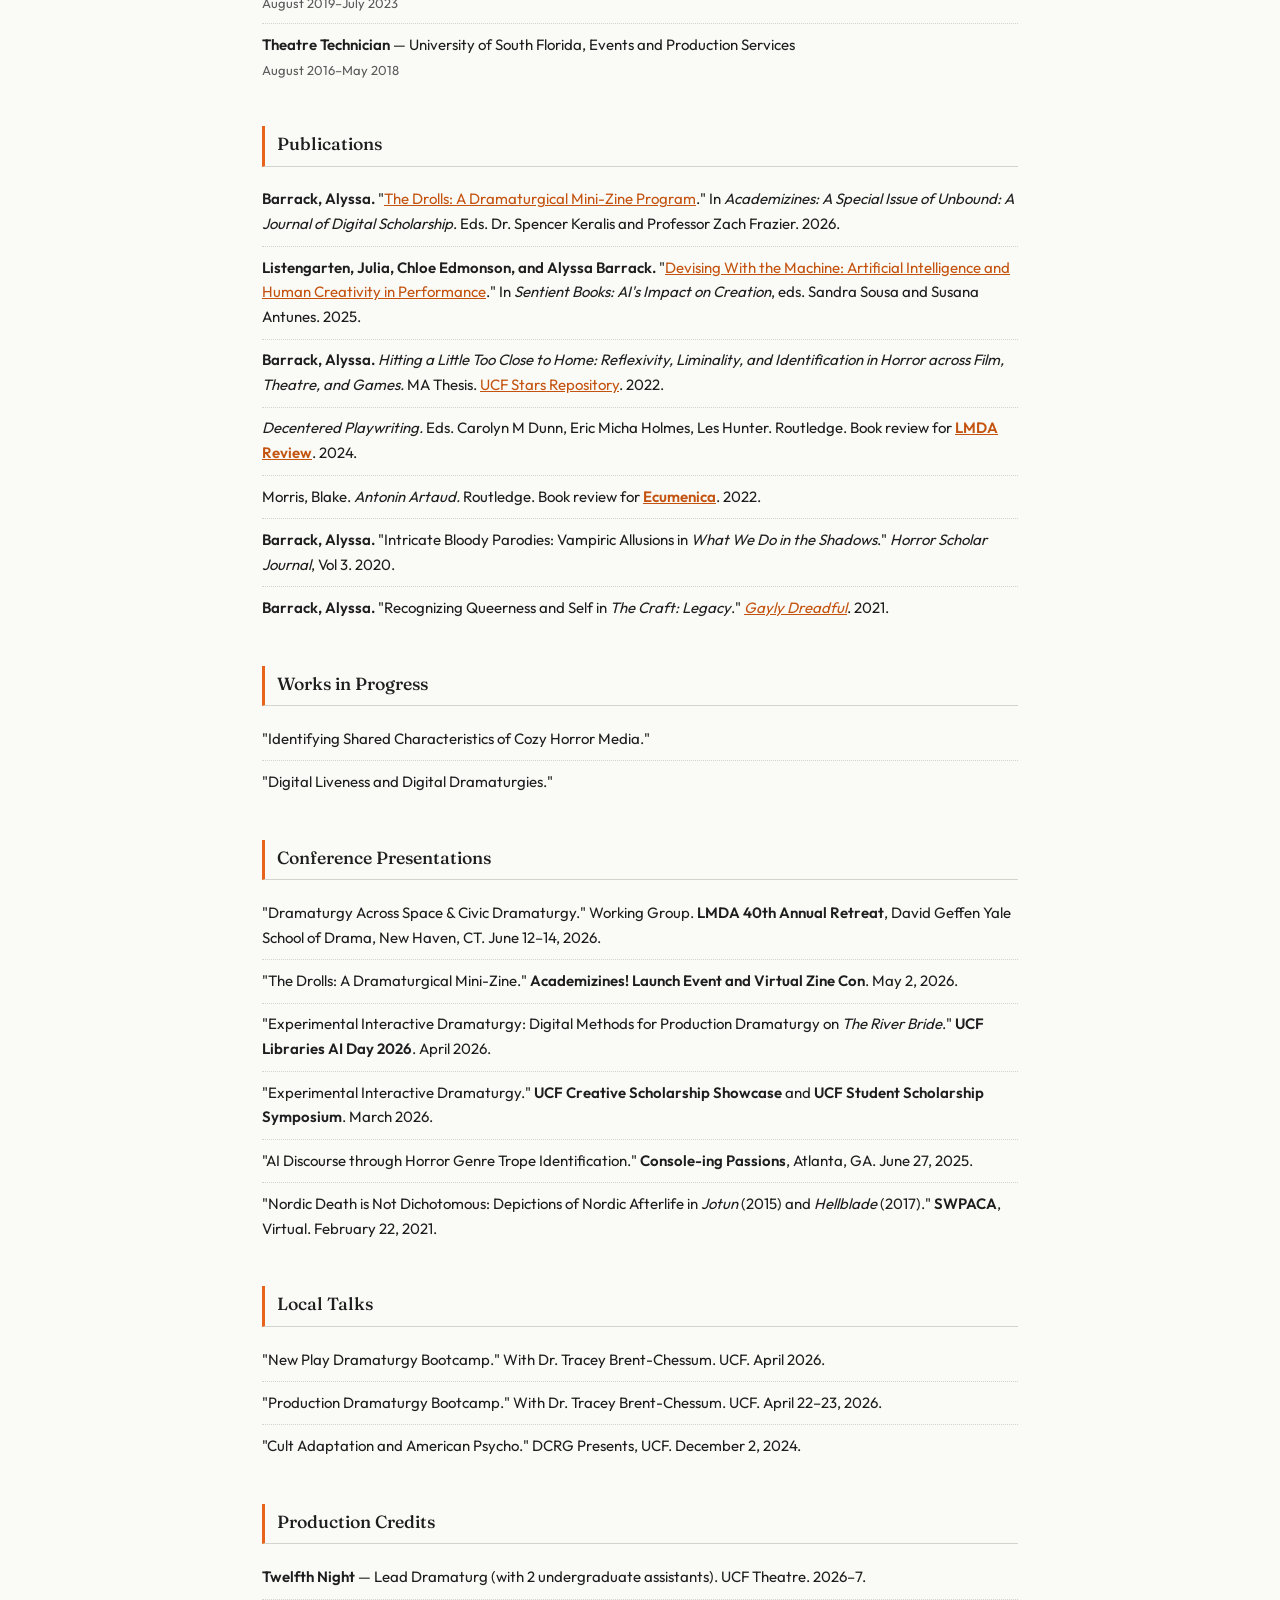
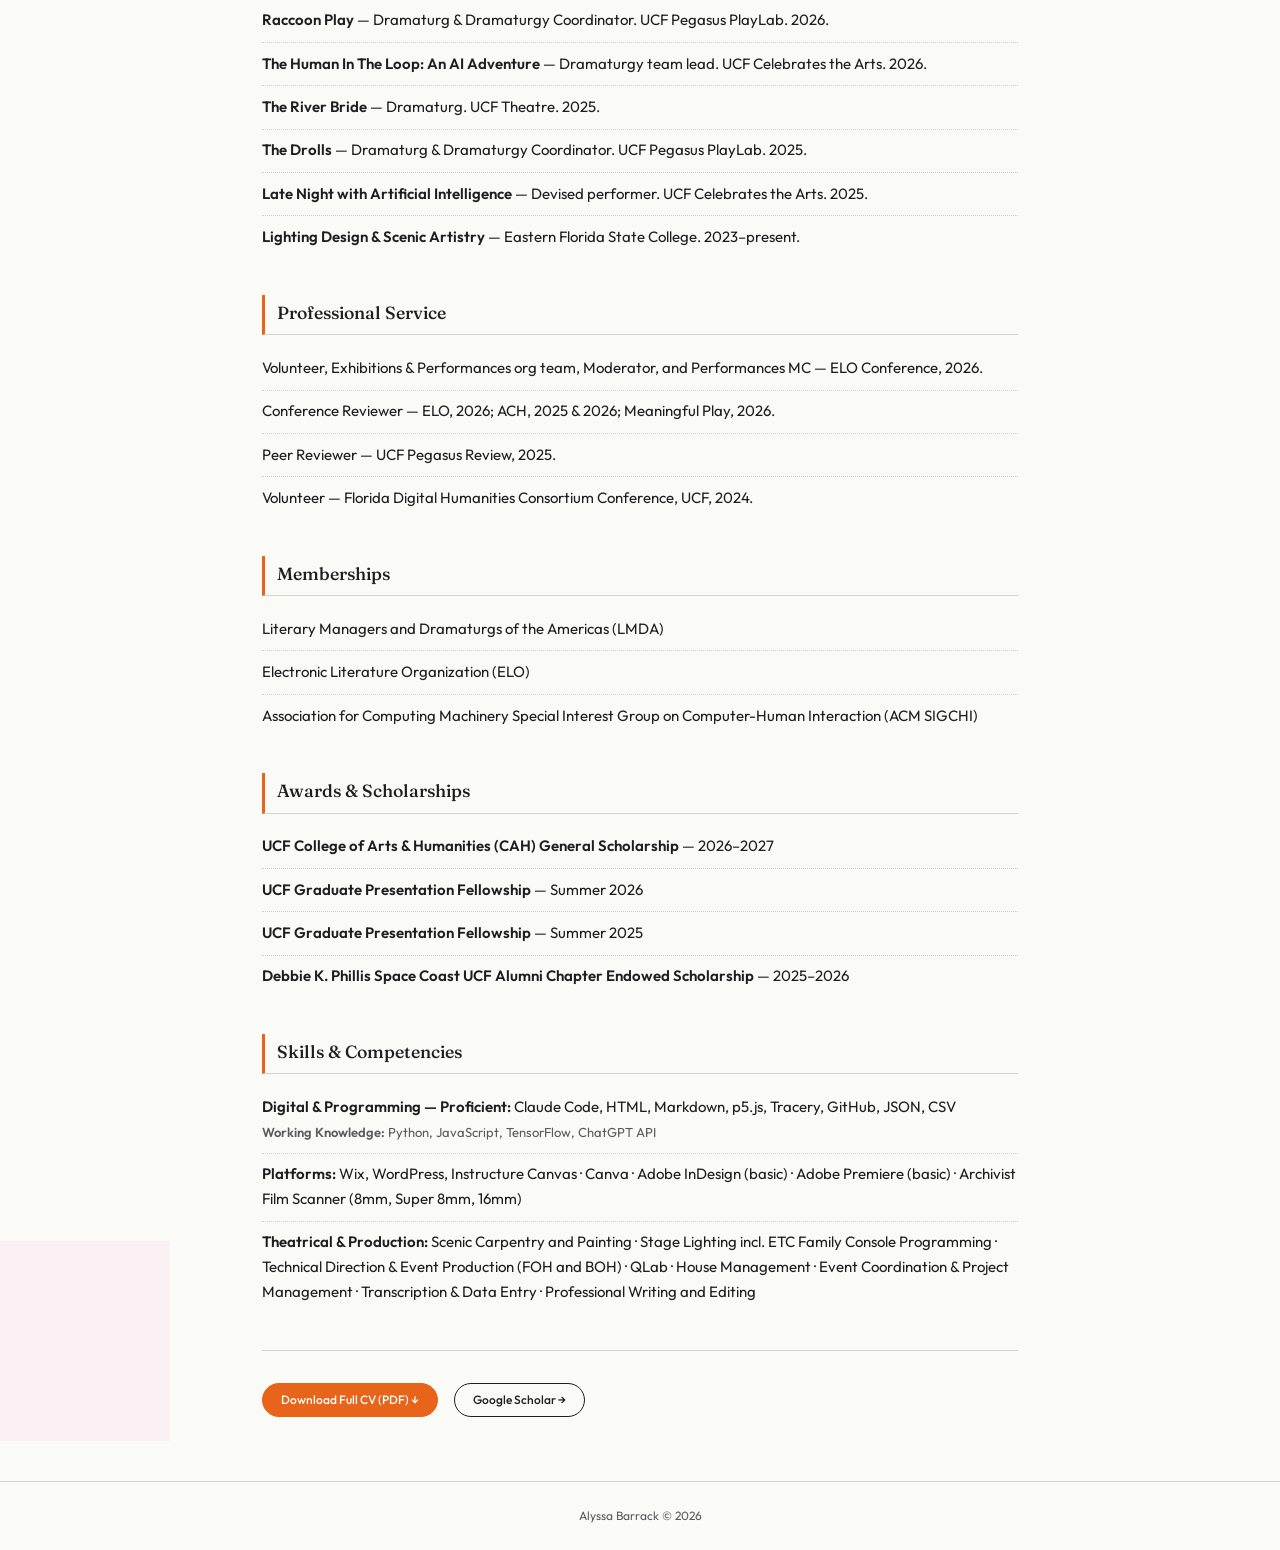
==== commit c97c0d09: "Simplify footer to name and year Remove "Built with curiosity and a lot of squiggly underlines" tagl" ====
--- a/cv.html
+++ b/cv.html
@@ -234,7 +234,7 @@
 </section>
 
 <footer>
-  <p>Alyssa Barrack &copy; 2026 &middot; Built with curiosity and a lot of squiggly underlines.</p>
+  <p>Alyssa Barrack &copy; 2026</p>
 </footer>
 
 <button id="top-btn" aria-label="Back to top">
